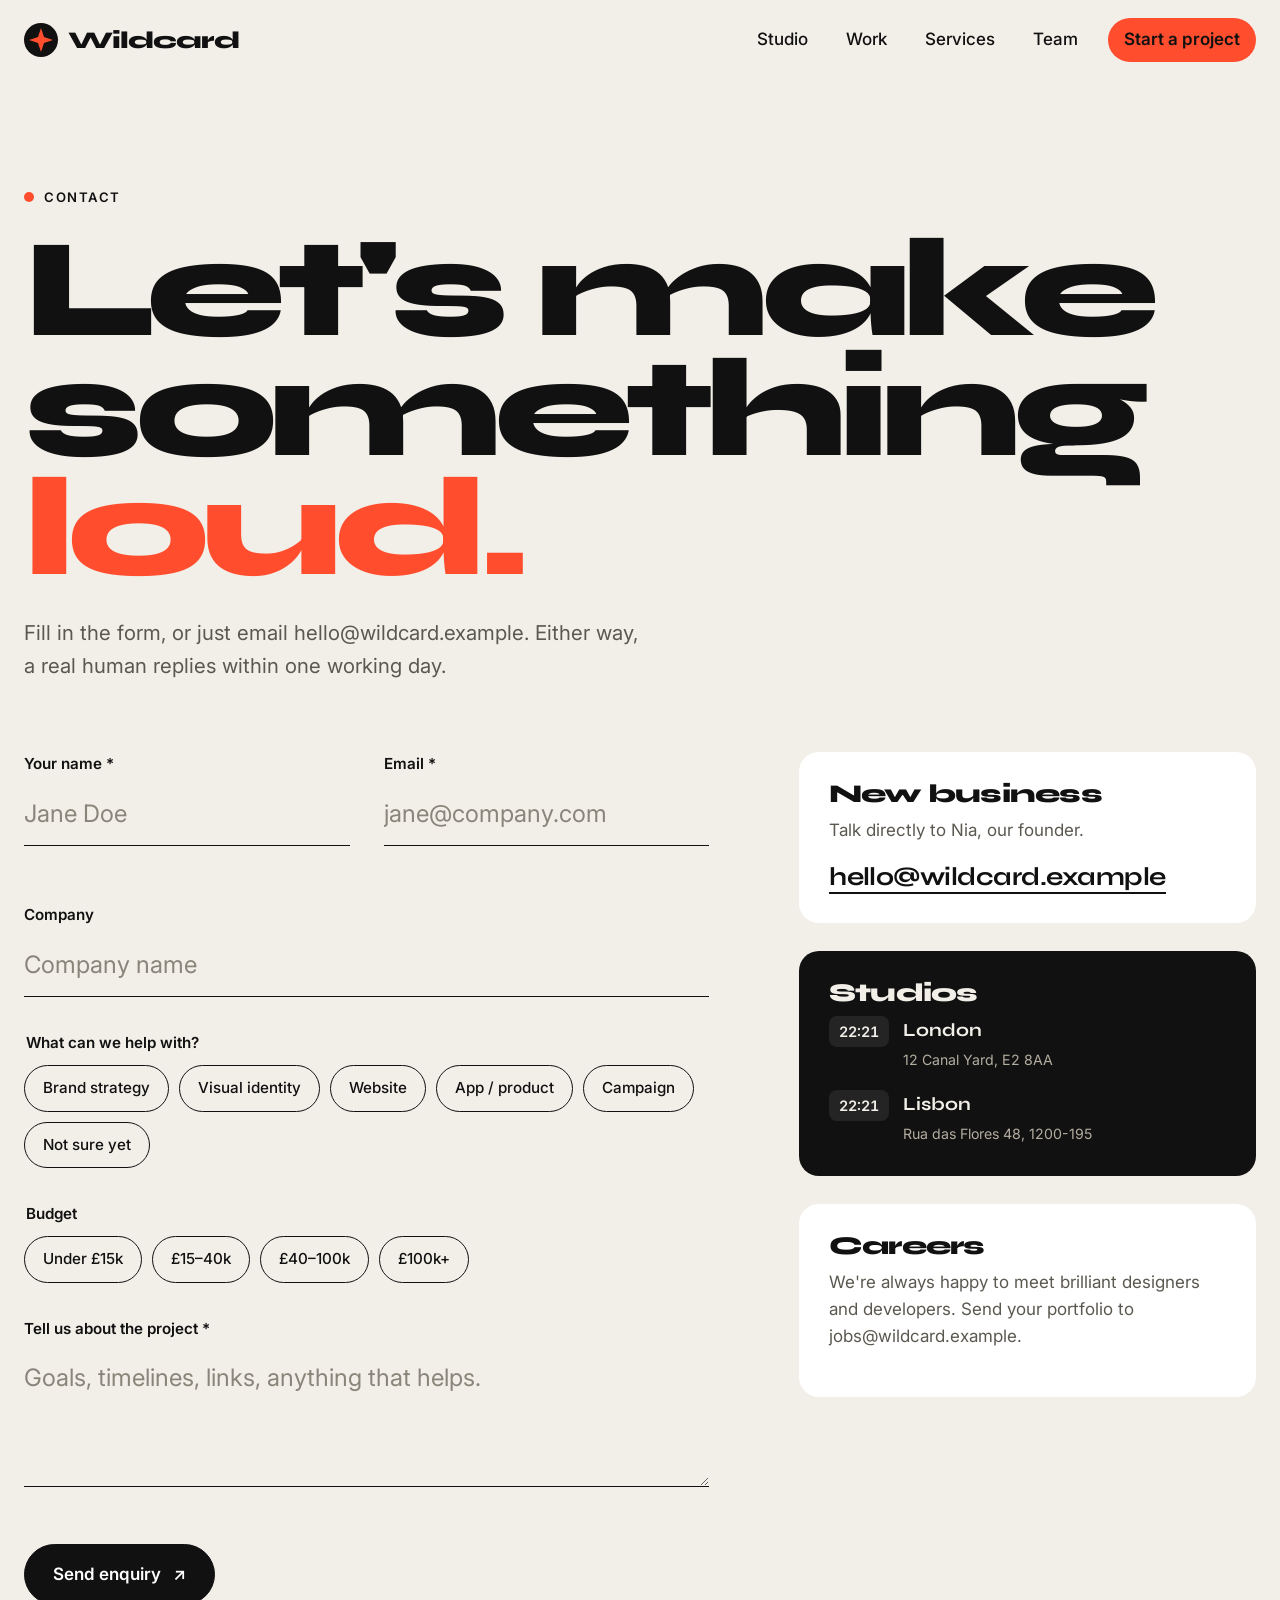
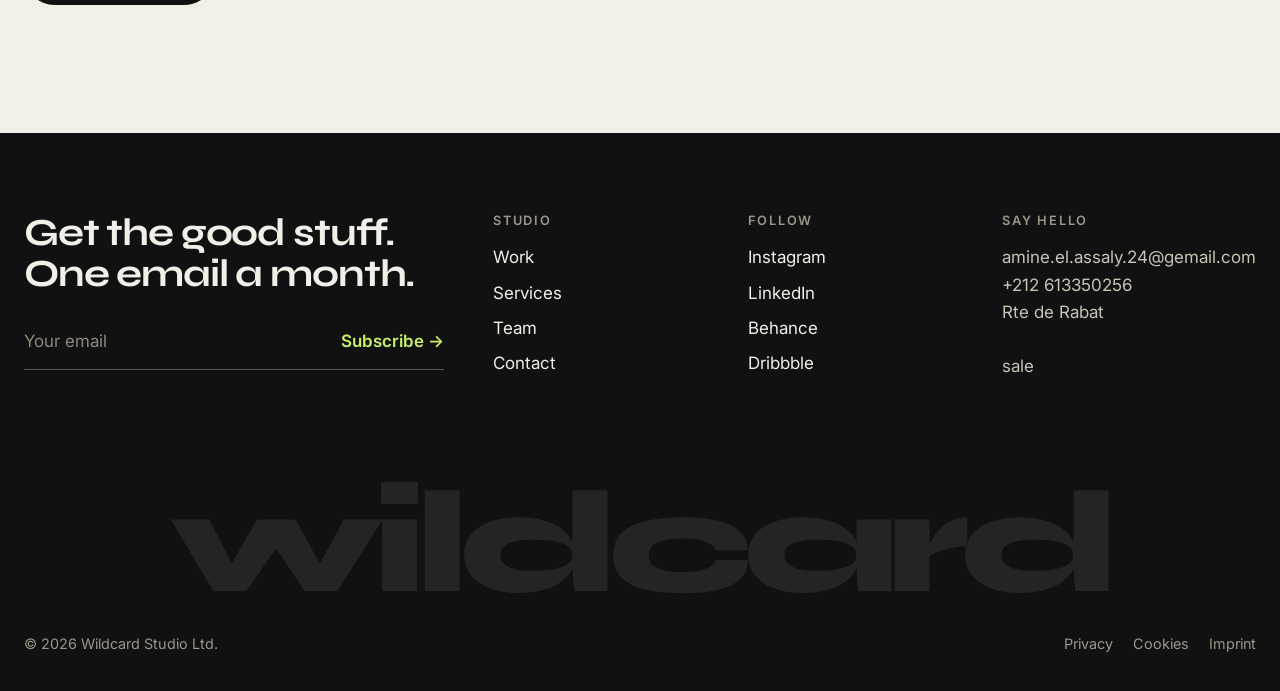
==== agency/contact.html @ 27298dac "Update contact information in contact.html" ====
<!doctype html>
<html lang="en" class="no-js">
<head>
  <meta charset="utf-8">
  <meta name="viewport" content="width=device-width, initial-scale=1">
  <title>Contact — Wildcard creative studio</title>
  <meta name="description" content="Start a project with Wildcard. Tell us about your brand, website or campaign and we'll reply within one working day. Studios in London and Lisbon.">
  <meta property="og:title" content="Contact — Wildcard creative studio">
  <meta property="og:description" content="Start a project with Wildcard. Tell us about your brand, website or campaign and we'll reply within one working day. Studios in London and Lisbon.">
  <meta property="og:type" content="website">
  <meta property="og:image" content="assets/img/og-image.svg">
  <meta name="theme-color" content="#111111">
  <link rel="icon" href="data:image/svg+xml,%3Csvg xmlns='http://www.w3.org/2000/svg' viewBox='0 0 34 34'%3E%3Ccircle cx='17' cy='17' r='17' fill='%23111'/%3E%3Cpath d='M17 5l3 9 9 3-9 3-3 9-3-9-9-3 9-3z' fill='%23ff4d2e'/%3E%3C/svg%3E">
  <link rel="preconnect" href="https://fonts.googleapis.com">
  <link rel="preconnect" href="https://fonts.gstatic.com" crossorigin>
  <link href="https://fonts.googleapis.com/css2?family=Inter:wght@400;500;600;700&family=Syne:wght@600;700;800&display=swap" rel="stylesheet">
  <link rel="stylesheet" href="assets/css/style.css">
  <script src="assets/js/main.js" defer></script>
</head>
<body>
  <a class="skip-link" href="#main">Skip to content</a>
  <header class="site-header">
    <nav class="container nav" aria-label="Primary">
      <a class="logo" href="index.html" aria-label="Wildcard home"><svg viewBox="0 0 34 34" aria-hidden="true"><circle cx="17" cy="17" r="17" style="fill:var(--ink)"/><path d="M17 5l3 9 9 3-9 3-3 9-3-9-9-3 9-3z" style="fill:var(--brand)"/></svg><span data-zt="brandName">Wildcard</span></a>
      <button class="menu-toggle" type="button" aria-expanded="false" aria-controls="nav-links"><i aria-hidden="true"></i><span>Menu</span></button>
      <ul class="nav-links" id="nav-links">
        <li><a href="index.html">Studio</a></li>
        <li><a href="work.html">Work</a></li>
        <li><a href="index.html#services">Services</a></li>
        <li><a href="index.html#team">Team</a></li>
        <li class="nav-cta"><a href="contact.html" aria-current="page">Start a project</a></li>
      </ul>
    </nav>
  </header>

  <main id="main">
    <section class="page-hero container" aria-labelledby="page-title">
      <span class="label">Contact</span>
      <h1 id="page-title" data-zt="heading">Let's make something <em style="font-style:normal;color:var(--brand)">loud.</em></h1>
      <p>Fill in the form, or just email hello@wildcard.example. Either way, a real human replies within one working day.</p>
    </section>

    <section class="container" style="padding-bottom:clamp(80px,10vw,140px)" aria-label="Project enquiry">
      <div class="contact-grid">
        <!-- Wire this form: set action to your Formspree endpoint (https://formspree.io/f/xxxx)
             or add name="contact" data-netlify="true" when deploying on Netlify, then remove data-demo-contact. -->
        <form class="form" action="#" method="post" data-demo-contact novalidate>
          <div class="two">
            <div class="field"><label for="c-name">Your name *</label><input id="c-name" name="name" autocomplete="name" placeholder="Jane Doe" required><span class="error" aria-live="polite"></span></div>
            <div class="field"><label for="c-email">Email *</label><input id="c-email" name="email" type="email" autocomplete="email" placeholder="jane@company.com" required><span class="error" aria-live="polite"></span></div>
          </div>
          <div class="field"><label for="c-company">Company</label><input id="c-company" name="company" autocomplete="organization" placeholder="Company name"></div>
          <fieldset class="field"><legend>What can we help with?</legend><div class="chips"><label><input type="checkbox" name="services" value="Brand strategy"><span>Brand strategy</span></label><label><input type="checkbox" name="services" value="Visual identity"><span>Visual identity</span></label><label><input type="checkbox" name="services" value="Website"><span>Website</span></label><label><input type="checkbox" name="services" value="App / product"><span>App / product</span></label><label><input type="checkbox" name="services" value="Campaign"><span>Campaign</span></label><label><input type="checkbox" name="services" value="Not sure yet"><span>Not sure yet</span></label></div></fieldset>
          <fieldset class="field"><legend>Budget</legend><div class="chips"><label><input type="radio" name="budget" value="Under £15k" required><span>Under £15k</span></label><label><input type="radio" name="budget" value="£15–40k"><span>£15–40k</span></label><label><input type="radio" name="budget" value="£40–100k"><span>£40–100k</span></label><label><input type="radio" name="budget" value="£100k+"><span>£100k+</span></label></div></fieldset>
          <div class="field"><label for="c-msg">Tell us about the project *</label><textarea id="c-msg" name="message" placeholder="Goals, timelines, links, anything that helps." required></textarea><span class="error" aria-live="polite"></span></div>
          <div><button class="btn btn-dark" type="submit">Send enquiry <span class="arrow">&nearr;</span></button></div>
          <p class="form-status" role="status" aria-live="polite"></p>
        </form>

        <aside class="contact-aside">
          <div class="aside-card">
            <h2>New business</h2>
            <p>Talk directly to Nia, our founder.</p>
            <a class="big-link" href="mailto:hello@wildcard.example">hello@wildcard.example</a>
          </div>
          <div class="aside-card dark">
            <h2>Studios</h2>
            <div class="offices">
              <div><time data-tz="Europe/London">09:00</time><b>London</b><small>12 Canal Yard, E2 8AA</small></div>
              <div><time data-tz="Europe/Lisbon">09:00</time><b>Lisbon</b><small>Rua das Flores 48, 1200-195</small></div>
            </div>
          </div>
          <div class="aside-card">
            <h2>Careers</h2>
            <p>We're always happy to meet brilliant designers and developers. Send your portfolio to jobs@wildcard.example.</p>
          </div>
        </aside>
      </div>
    </section>
  </main>
  <footer class="site-footer">
    <div class="container">
      <div class="footer-grid">
        <div>
          <h2>Get the good stuff.<br>One email a month.</h2>
          <!-- Wire this form: point action at Formspree (https://formspree.io/f/xxxx) or add data-netlify="true" on Netlify. -->
          <form class="newsletter" action="#" method="post" data-demo-form novalidate>
            <label class="visually-hidden" for="nl-email">Email address</label>
            <input id="nl-email" type="email" name="email" placeholder="Your email" autocomplete="email" required>
            <button type="submit">Subscribe &rarr;</button>
          </form>
          <p class="form-msg" role="status" aria-live="polite"></p>
        </div>
        <div>
          <h3>Studio</h3>
          <ul><li><a href="work.html">Work</a></li><li><a href="index.html#services">Services</a></li><li><a href="index.html#team">Team</a></li><li><a href="contact.html">Contact</a></li></ul>
        </div>
        <div>
          <h3>Follow</h3>
          <ul><li><a href="#main">Instagram</a></li><li><a href="#main">LinkedIn</a></li><li><a href="#main">Behance</a></li><li><a href="#main">Dribbble</a></li></ul>
        </div>
        <div>
          <h3>Say hello</h3>
         <address>amine.el.assaly.24@gemail.com<br> +212 613350256 <br>Rte de Rabat<br><br>sale</address>
        </div>
      </div>
      <div class="footer-word" aria-hidden="true">wildcard</div>
      <div class="footer-bottom">
        <span>&copy; <span data-year>2026</span> <span data-zt="brandName">Wildcard</span> Studio Ltd.</span>
        <nav aria-label="Legal"><a href="#main">Privacy</a><a href="#main">Cookies</a><a href="#main">Imprint</a></nav>
      </div>
    </div>
  </footer>
</body>
</html>
---- agency/assets/css/style.css ----
/* ==========================================================================
   Wildcard — creative agency / studio template
   Theme tokens: override these to recolour the whole template.
   ========================================================================== */
:root {
  --brand: #ff4d2e;
  --accent: #c9f06b;
  --accent-2: #7b61ff;
  --bg: #f2efe8;
  --surface: #ffffff;
  --ink: #111111;
  --ink-2: #1c1c1c;
  --text: #111111;
  --muted: #5b5850;
  --line: #d9d4c7;
  --radius: 20px;
  --font-display: "Syne", "Helvetica Neue", Arial, sans-serif;
  --font-body: "Inter", system-ui, -apple-system, "Segoe UI", sans-serif;
  --container: 1320px;
  --ease: cubic-bezier(.2, .7, .2, 1);
}

*, *::before, *::after { box-sizing: border-box; }
html { scroll-behavior: smooth; -webkit-text-size-adjust: 100%; }
body { margin: 0; background: var(--bg); color: var(--text); font: 400 17px/1.6 var(--font-body); -webkit-font-smoothing: antialiased; overflow-x: hidden; }
img, svg { max-width: 100%; display: block; }
a { color: inherit; text-decoration: none; }
button, input, select, textarea { font: inherit; color: inherit; }
h1, h2, h3, h4 { font-family: var(--font-display); font-weight: 800; line-height: .95; letter-spacing: -0.035em; margin: 0 0 .4em; }
p { margin: 0 0 1em; }
:focus-visible { outline: 3px solid var(--brand); outline-offset: 3px; }
.skip-link { position: absolute; left: 16px; top: -60px; z-index: 200; background: var(--ink); color: #fff; padding: 10px 16px; font-weight: 700; }
.skip-link:focus { top: 16px; }
.visually-hidden { position: absolute !important; width: 1px; height: 1px; overflow: hidden; clip: rect(0 0 0 0); white-space: nowrap; }
.container { width: min(100% - 48px, var(--container)); margin-inline: auto; }
@media (max-width: 600px) { .container { width: calc(100% - 32px); } }
.section { padding: clamp(80px, 11vw, 150px) 0; }
.label { display: inline-flex; align-items: center; gap: 10px; font-size: .82rem; font-weight: 600; text-transform: uppercase; letter-spacing: .12em; margin-bottom: 22px; }
.label::before { content: ""; width: 10px; height: 10px; border-radius: 50%; background: var(--brand); }
.big { font-size: clamp(2.6rem, 7vw, 6.4rem); }
.arrow { display: inline-block; transition: transform .3s var(--ease); }
a:hover .arrow { transform: translate(4px, -4px); }

/* Buttons */
.btn { display: inline-flex; align-items: center; gap: 12px; padding: 16px 28px; border-radius: 999px; font-weight: 600; border: 1.5px solid var(--ink); transition: background .25s, color .25s, transform .25s; cursor: pointer; }
.btn-dark { background: var(--ink); color: #fff; }
.btn-dark:hover { background: var(--brand); border-color: var(--brand); color: var(--ink); }
.btn-line:hover { background: var(--ink); color: #fff; }
.btn-lime { background: var(--accent); border-color: var(--accent); color: var(--ink); }
.btn-lime:hover { background: #fff; border-color: #fff; }

/* Header */
.site-header { position: sticky; top: 0; z-index: 100; background: color-mix(in srgb, var(--bg) 90%, transparent); backdrop-filter: blur(10px); -webkit-backdrop-filter: blur(10px); border-bottom: 1px solid transparent; transition: border-color .3s; }
.site-header.scrolled { border-bottom-color: var(--line); }
.nav { height: 80px; display: flex; align-items: center; justify-content: space-between; gap: 24px; }
.logo { display: inline-flex; align-items: center; gap: 10px; font: 800 1.5rem var(--font-display); letter-spacing: -.04em; }
.logo svg { width: 34px; height: 34px; transition: transform .6s var(--ease); }
.logo:hover svg { transform: rotate(180deg); }
.nav-links { display: flex; align-items: center; gap: 6px; list-style: none; margin: 0; padding: 0; }
.nav-links a { display: block; padding: 8px 16px; border-radius: 999px; font-weight: 500; transition: background .2s; }
.nav-links a:hover { background: rgba(0,0,0,.06); }
.nav-links a[aria-current="page"] { background: var(--ink); color: #fff; }
.nav-links .nav-cta a { background: var(--brand); color: var(--ink); font-weight: 600; margin-left: 8px; }
.nav-links .nav-cta a:hover { background: var(--ink); color: #fff; }
.menu-toggle { display: none; height: 46px; padding: 0 18px; border-radius: 999px; border: 1.5px solid var(--ink); background: transparent; font-weight: 600; cursor: pointer; align-items: center; gap: 10px; }
.menu-toggle i { position: relative; width: 16px; height: 2px; background: currentColor; transition: .3s; }
.menu-toggle i::before { content: ""; position: absolute; left: 0; top: -5px; width: 16px; height: 2px; background: currentColor; transition: .3s; }
.menu-toggle[aria-expanded="true"] i { transform: rotate(45deg); }
.menu-toggle[aria-expanded="true"] i::before { top: 0; transform: rotate(-90deg); }
@media (max-width: 860px) {
  .menu-toggle { display: inline-flex; }
  .nav-links { display: none; }
  .nav-links.open { display: flex; flex-direction: column; align-items: stretch; position: fixed; inset: 80px 0 auto 0; background: var(--ink); padding: 24px 16px 32px; gap: 2px; }
  .nav-links.open a { color: #fff; font: 800 2rem var(--font-display); letter-spacing: -.03em; padding: 10px 12px; border-radius: 12px; }
  .nav-links.open a[aria-current="page"] { background: rgba(255,255,255,.1); }
  .nav-links.open .nav-cta a { margin: 12px 0 0; text-align: center; color: var(--ink); font-size: 1.3rem; border-radius: 999px; }
}

/* Hero */
.hero { padding: clamp(40px, 7vw, 90px) 0 clamp(40px, 6vw, 70px); position: relative; }
.hero h1 { font-size: clamp(3.1rem, 11.2vw, 11.5rem); line-height: .88; letter-spacing: -.055em; margin: 0; }
.hero h1 .line { display: block; overflow: hidden; }
.hero h1 .line > span { display: inline-block; animation: rise 1s var(--ease) both; }
.hero h1 .line:nth-child(2) > span { animation-delay: .08s; }
.hero h1 .line:nth-child(3) > span { animation-delay: .16s; }
@keyframes rise { from { transform: translateY(105%); } }
.hero h1 em { font-style: normal; color: var(--brand); }
.hero h1 .pill-word { display: inline-flex; align-items: center; vertical-align: middle; height: .72em; width: 1.6em; border-radius: 999px; margin: 0 .08em; overflow: hidden; background: var(--accent-2); position: relative; top: -.04em; }
.hero h1 .pill-word svg { width: 100%; height: 100%; }
.hero-foot { display: grid; grid-template-columns: 1fr auto; align-items: end; gap: 32px; margin-top: clamp(32px, 5vw, 60px); }
.hero-foot p { font-size: clamp(1.1rem, 1.7vw, 1.4rem); max-width: 520px; margin: 0; }
.badge { width: 150px; height: 150px; position: relative; flex: none; display: grid; place-items: center; }
.badge svg.ring { position: absolute; inset: 0; width: 100%; height: 100%; animation: spin 18s linear infinite; }
.badge .dot { width: 64px; height: 64px; border-radius: 50%; background: var(--brand); display: grid; place-items: center; font-size: 1.6rem; transition: transform .3s; }
.badge:hover .dot { transform: scale(1.1) rotate(45deg); }
@keyframes spin { to { transform: rotate(360deg); } }
@media (max-width: 640px) { .hero-foot { grid-template-columns: 1fr; } .badge { width: 120px; height: 120px; } }

/* Showreel */
.reel { position: relative; border-radius: var(--radius); overflow: hidden; aspect-ratio: 16 / 7; background: var(--ink); }
.reel svg.art { width: 100%; height: 100%; object-fit: cover; }
.reel .play { position: absolute; left: 50%; top: 50%; transform: translate(-50%, -50%); width: 110px; height: 110px; border-radius: 50%; background: var(--accent); display: grid; place-items: center; font-weight: 700; font-size: .85rem; letter-spacing: .1em; text-transform: uppercase; border: 0; cursor: pointer; transition: transform .3s var(--ease); }
.reel .play:hover { transform: translate(-50%, -50%) scale(1.08); }
@media (max-width: 600px) { .reel { aspect-ratio: 4 / 3; } .reel .play { width: 84px; height: 84px; font-size: .72rem; } }

/* Marquee */
.marquee { background: var(--ink); color: var(--bg); overflow: hidden; padding: 26px 0; transform: rotate(-1.5deg); margin: 60px -20px; border-block: 1px solid var(--ink); }
.marquee.lime { background: var(--accent); color: var(--ink); transform: rotate(1.2deg); margin-top: -90px; position: relative; z-index: -1; }
.marquee-track { display: flex; width: max-content; animation: marquee 30s linear infinite; }
.marquee.lime .marquee-track { animation-direction: reverse; }
.marquee-track span { font: 800 clamp(1.8rem, 4vw, 3.2rem)/1 var(--font-display); letter-spacing: -.03em; padding: 0 28px; display: inline-flex; align-items: center; gap: 56px; white-space: nowrap; }
.marquee-track span::after { content: "✳"; color: var(--brand); font-size: .8em; }
.marquee:hover .marquee-track { animation-play-state: paused; }
@keyframes marquee { to { transform: translateX(-50%); } }

/* Intro / stats */
.intro { display: grid; grid-template-columns: 1fr 1.4fr; gap: clamp(32px, 6vw, 100px); }
.intro h2 { font-size: clamp(2rem, 4.2vw, 3.6rem); line-height: 1.02; }
.intro p { font-size: 1.15rem; color: var(--muted); max-width: 560px; }
.stats { display: grid; grid-template-columns: repeat(3, 1fr); gap: 0; margin-top: 48px; border-top: 1.5px solid var(--ink); }
.stats div { padding: 24px 20px 0 0; }
.stats strong { display: block; font: 800 clamp(2.6rem, 5vw, 4.2rem)/1 var(--font-display); letter-spacing: -.05em; }
.stats span { color: var(--muted); font-size: .95rem; }
@media (max-width: 860px) { .intro { grid-template-columns: 1fr; } }
@media (max-width: 480px) { .stats { grid-template-columns: 1fr 1fr; row-gap: 24px; } }

/* Work */
.section-top { display: flex; justify-content: space-between; align-items: end; gap: 24px; flex-wrap: wrap; margin-bottom: clamp(36px, 5vw, 64px); }
.section-top h2 { margin: 0; }
.work-grid { display: grid; grid-template-columns: repeat(2, 1fr); gap: clamp(20px, 3vw, 40px); }
.work-grid.feature .case:nth-child(3n+1) { grid-column: 1 / -1; }
.work-grid.feature .case:nth-child(3n+1) .case-media { aspect-ratio: 16 / 7.5; }
.case { display: block; }
.case-media { position: relative; border-radius: var(--radius); overflow: hidden; aspect-ratio: 4 / 3; background: var(--line); }
.case-media img { width: 100%; height: 100%; object-fit: cover; transition: transform .8s var(--ease); }
.case:hover .case-media img { transform: scale(1.05); }
.case-media .view { position: absolute; right: 18px; bottom: 18px; background: var(--bg); color: var(--ink); padding: 10px 18px; border-radius: 999px; font-weight: 600; font-size: .9rem; transform: translateY(12px); opacity: 0; transition: .35s var(--ease); }
.case:hover .view, .case:focus-visible .view { transform: none; opacity: 1; }
.case-info { display: flex; justify-content: space-between; align-items: baseline; gap: 16px; padding-top: 16px; }
.case-info h3 { font-size: clamp(1.4rem, 2.4vw, 2rem); margin: 0; letter-spacing: -.03em; }
.case-info span { color: var(--muted); font-size: .95rem; text-align: right; }
@media (max-width: 720px) {
  .work-grid { grid-template-columns: 1fr; }
  .work-grid.feature .case:nth-child(3n+1) .case-media { aspect-ratio: 4 / 3; }
  .case-info { flex-direction: column; gap: 2px; }
  .case-info span { text-align: left; }
}

/* Services */
.dark { background: var(--ink); color: var(--bg); }
.dark .label::before { background: var(--accent); }
.dark .muted { color: #b3ada0; }
.services { border-top: 1px solid #3a3a3a; }
.service { border-bottom: 1px solid #3a3a3a; }
.service summary { list-style: none; cursor: pointer; display: grid; grid-template-columns: 80px 1fr auto; align-items: center; gap: 20px; padding: clamp(22px, 3vw, 34px) 0; transition: color .25s, padding .35s var(--ease); }
.service summary::-webkit-details-marker { display: none; }
.service summary:hover { color: var(--accent); padding-left: 12px; }
.service .num { font: 600 .95rem var(--font-body); color: #9c968a; }
.service h3 { font-size: clamp(1.8rem, 4.6vw, 4rem); margin: 0; letter-spacing: -.045em; }
.service .plus { width: 54px; height: 54px; border-radius: 50%; border: 1.5px solid currentColor; display: grid; place-items: center; font-size: 1.5rem; transition: transform .35s var(--ease), background .25s; }
.service[open] .plus { transform: rotate(45deg); background: var(--accent); color: var(--ink); border-color: var(--accent); }
.service-body { display: grid; grid-template-columns: 80px 1fr 1fr; gap: 20px; padding-bottom: 34px; }
.service-body p { color: #c9c3b6; font-size: 1.08rem; margin: 0; grid-column: 2; }
.service-body ul { grid-column: 3; list-style: none; margin: 0; padding: 0; display: flex; flex-wrap: wrap; gap: 8px; align-content: start; }
.service-body li { border: 1px solid #4a4a4a; padding: 6px 14px; border-radius: 999px; font-size: .9rem; }
@media (max-width: 760px) {
  .service summary { grid-template-columns: 40px 1fr auto; gap: 12px; }
  .service .plus { width: 42px; height: 42px; }
  .service-body { grid-template-columns: 1fr; }
  .service-body p, .service-body ul { grid-column: 1; }
}

/* Process */
.process { display: grid; grid-template-columns: repeat(4, 1fr); gap: 16px; counter-reset: p; list-style: none; padding: 0; margin: 0; }
.process li { background: var(--surface); border-radius: var(--radius); padding: 28px; min-height: 300px; display: flex; flex-direction: column; position: relative; overflow: hidden; transition: transform .35s var(--ease); }
.process li:hover { transform: translateY(-6px) rotate(-1deg); }
.process li:nth-child(2) { background: var(--accent); }
.process li:nth-child(3) { background: var(--brand); }
.process li:nth-child(4) { background: var(--ink); color: var(--bg); }
.process .step { font: 800 4.5rem/1 var(--font-display); letter-spacing: -.06em; margin-bottom: auto; }
.process h3 { font-size: 1.6rem; margin: 24px 0 8px; letter-spacing: -.03em; }
.process p { margin: 0; font-size: .98rem; }
.process li:nth-child(1) p, .process li:nth-child(2) p, .process li:nth-child(3) p { color: #2b2b2b; }
@media (max-width: 1000px) { .process { grid-template-columns: 1fr 1fr; } }
@media (max-width: 560px) { .process { grid-template-columns: 1fr; } .process li { min-height: 0; } .process .step { margin-bottom: 20px; } }

/* Team */
.team { display: grid; grid-template-columns: repeat(4, 1fr); gap: 20px; }
.member figure { margin: 0; }
.member .portrait { border-radius: var(--radius); overflow: hidden; aspect-ratio: 4 / 5; transition: border-radius .4s var(--ease); }
.member:hover .portrait { border-radius: 50% 50% var(--radius) var(--radius); }
.member .portrait svg { width: 100%; height: 100%; }
.member figcaption { padding-top: 14px; }
.member b { display: block; font: 700 1.2rem var(--font-display); letter-spacing: -.02em; }
.member span { color: var(--muted); font-size: .95rem; }
@media (max-width: 900px) { .team { grid-template-columns: 1fr 1fr; } }

/* Testimonial */
.quote-block { text-align: center; max-width: 1060px; margin: 0 auto; }
.quote-block blockquote { margin: 0; font: 700 clamp(1.7rem, 3.8vw, 3.2rem)/1.12 var(--font-display); letter-spacing: -.035em; }
.quote-block blockquote::before { content: "“"; display: block; font-size: 2.5em; line-height: .6; color: var(--brand); margin-bottom: 10px; }
.quote-block figcaption { margin-top: 28px; color: var(--muted); }
.quote-block figcaption b { color: var(--text); }
.clients { display: grid; grid-template-columns: repeat(6, 1fr); border-top: 1px solid var(--line); border-left: 1px solid var(--line); margin-top: 80px; }
.clients div { border-right: 1px solid var(--line); border-bottom: 1px solid var(--line); height: 110px; display: grid; place-items: center; font: 800 1.25rem var(--font-display); letter-spacing: -.03em; color: #6b675e; transition: background .25s, color .25s; }
.clients div:hover { background: var(--ink); color: var(--accent); }
@media (max-width: 800px) { .clients { grid-template-columns: repeat(3, 1fr); } }
@media (max-width: 480px) { .clients { grid-template-columns: repeat(2, 1fr); } }

/* Big CTA */
.cta { background: var(--brand); color: var(--ink); text-align: center; overflow: hidden; }
.cta .label::before { background: var(--ink); }
.cta h2 { font-size: clamp(3rem, 13vw, 13rem); line-height: .85; letter-spacing: -.06em; margin: 0 0 40px; }
.cta h2 a { display: inline-block; transition: transform .4s var(--ease); }
.cta h2 a:hover { transform: skewX(-8deg); }
.cta p { font-size: 1.2rem; max-width: 540px; margin: 0 auto 36px; }

/* Footer */
.site-footer { background: var(--ink); color: var(--bg); padding: 80px 0 36px; }
.footer-grid { display: grid; grid-template-columns: 2fr 1fr 1fr 1fr; gap: 40px; }
.footer-grid h2 { font-size: clamp(1.8rem, 3vw, 2.6rem); line-height: 1.05; margin-bottom: 20px; }
.footer-grid h3 { font: 600 .8rem var(--font-body); text-transform: uppercase; letter-spacing: .14em; color: #9c968a; margin-bottom: 16px; }
.footer-grid ul { list-style: none; padding: 0; margin: 0; display: grid; gap: 8px; }
.footer-grid a:hover { color: var(--accent); }
.footer-grid address { font-style: normal; color: #c9c3b6; }
.newsletter { display: flex; border-bottom: 1.5px solid #555; max-width: 420px; }
.newsletter input { flex: 1; min-width: 0; background: none; border: 0; padding: 14px 0; color: var(--bg); }
.newsletter input::placeholder { color: #8f897d; }
.newsletter input:focus { outline: none; }
.newsletter:focus-within { border-color: var(--accent); }
.newsletter button { background: none; border: 0; color: var(--accent); font-weight: 600; cursor: pointer; padding: 0 0 0 12px; }
.form-msg { min-height: 1.4em; font-size: .92rem; margin-top: 10px; color: var(--accent); }
.footer-word { font: 800 clamp(4rem, 21vw, 22rem)/.8 var(--font-display); letter-spacing: -.07em; margin: 70px 0 30px; color: #1f1f1f; white-space: nowrap; overflow: hidden; }
.footer-bottom { display: flex; justify-content: space-between; flex-wrap: wrap; gap: 16px; color: #9c968a; font-size: .9rem; }
.footer-bottom nav { display: flex; gap: 20px; }
.footer-bottom a:hover { color: var(--bg); }
@media (max-width: 900px) { .footer-grid { grid-template-columns: 1fr 1fr; } .footer-grid > div:first-child { grid-column: 1 / -1; } }

/* ---------- Work page ---------- */
.page-hero { padding: clamp(50px, 8vw, 110px) 0 clamp(40px, 6vw, 70px); }
.page-hero h1 { font-size: clamp(3.4rem, 12vw, 12rem); line-height: .85; letter-spacing: -.06em; margin: 0; }
.page-hero h1 sup { font-size: .25em; vertical-align: top; position: relative; top: .5em; color: var(--brand); letter-spacing: 0; }
.page-hero p { font-size: clamp(1.1rem, 1.6vw, 1.35rem); max-width: 620px; margin: 28px 0 0; color: var(--muted); }
.filters { display: flex; flex-wrap: wrap; gap: 10px; margin-bottom: 40px; }
.filters button { border: 1.5px solid var(--ink); background: transparent; border-radius: 999px; padding: 10px 20px; font-weight: 600; cursor: pointer; transition: .2s; }
.filters button:hover { background: rgba(0,0,0,.06); }
.filters button[aria-pressed="true"] { background: var(--ink); color: #fff; }
.case[hidden] { display: none; }
.case-meta { display: flex; gap: 8px; flex-wrap: wrap; margin-top: 10px; }
.case-meta i { font-style: normal; font-size: .82rem; padding: 4px 12px; border-radius: 999px; background: rgba(0,0,0,.06); }
.results { display: grid; grid-template-columns: repeat(3, 1fr); gap: 16px; }
.results div { background: var(--surface); border-radius: var(--radius); padding: 32px; }
.results strong { display: block; font: 800 clamp(2.8rem, 5vw, 4.4rem)/1 var(--font-display); letter-spacing: -.05em; color: var(--brand); }
.results p { margin: 8px 0 0; color: var(--muted); }
@media (max-width: 800px) { .results { grid-template-columns: 1fr; } }

/* ---------- Contact page ---------- */
.contact-grid { display: grid; grid-template-columns: 1.5fr 1fr; gap: clamp(40px, 7vw, 110px); align-items: start; }
.form { display: grid; gap: 34px; }
.field { display: grid; gap: 6px; }
.field label, .field legend { font-weight: 600; font-size: .95rem; }
.field input, .field textarea, .field select { width: 100%; background: transparent; border: 0; border-bottom: 1.5px solid var(--ink); padding: 12px 0; font-size: clamp(1.15rem, 2vw, 1.5rem); border-radius: 0; transition: border-color .2s; }
.field textarea { min-height: 140px; resize: vertical; }
.field input::placeholder, .field textarea::placeholder { color: #8a857a; }
.field input:focus, .field textarea:focus { outline: none; border-color: var(--brand); }
.field input:focus-visible, .field textarea:focus-visible { box-shadow: 0 2px 0 0 var(--brand); }
.two { display: grid; grid-template-columns: 1fr 1fr; gap: 34px; }
fieldset.field { border: 0; padding: 0; margin: 0; }
.chips { display: flex; flex-wrap: wrap; gap: 10px; margin-top: 10px; }
.chips label { position: relative; cursor: pointer; }
.chips input { position: absolute; opacity: 0; inset: 0; cursor: pointer; }
.chips span { display: inline-block; padding: 10px 18px; border: 1.5px solid var(--ink); border-radius: 999px; font-weight: 500; transition: .2s; }
.chips label:hover span { background: rgba(0,0,0,.06); }
.chips input:checked + span { background: var(--ink); color: #fff; }
.chips input:focus-visible + span { outline: 3px solid var(--brand); outline-offset: 2px; }
.form .error { color: #b3261e; font-size: .9rem; min-height: 1.2em; }
.form-status { font-weight: 600; padding: 16px 20px; border-radius: 14px; background: var(--accent); display: none; }
.form-status.show { display: block; }
.contact-aside { display: grid; gap: 28px; position: sticky; top: 110px; }
.aside-card { background: var(--surface); border-radius: var(--radius); padding: 30px; }
.aside-card.dark { background: var(--ink); color: var(--bg); }
.aside-card h2 { font-size: 1.6rem; letter-spacing: -.03em; }
.aside-card a.big-link { font: 700 clamp(1.2rem, 2.2vw, 1.6rem) var(--font-display); letter-spacing: -.02em; border-bottom: 2px solid currentColor; }
.aside-card p { color: var(--muted); }
.aside-card.dark p { color: #c9c3b6; }
.offices { display: grid; gap: 18px; }
.offices div { display: grid; grid-template-columns: auto 1fr; gap: 4px 14px; }
.offices b { font-family: var(--font-display); font-size: 1.15rem; }
.offices small { grid-column: 2; color: #b3ada0; }
.offices time { grid-row: span 2; font-variant-numeric: tabular-nums; font-weight: 600; background: rgba(255,255,255,.08); padding: 4px 10px; border-radius: 8px; font-size: .9rem; align-self: start; }
@media (max-width: 900px) { .contact-grid { grid-template-columns: 1fr; } .contact-aside { position: static; } }
@media (max-width: 560px) { .two { grid-template-columns: 1fr; } }

/* Reveal */
.reveal { opacity: 0; transform: translateY(40px); transition: opacity .9s var(--ease), transform .9s var(--ease); }
.reveal.in-view { opacity: 1; transform: none; }
.no-js .reveal { opacity: 1; transform: none; }

@media (prefers-reduced-motion: reduce) {
  *, *::before, *::after { animation: none !important; transition-duration: .01ms !important; scroll-behavior: auto !important; }
  .reveal { opacity: 1; transform: none; }
}
main { overflow-x: clip; }
.page-hero h1 { font-size: clamp(2.4rem, 11vw, 12rem); }
@media (max-width: 600px) {
  .hero h1 { font-size: clamp(2.5rem, 12.5vw, 4rem); }
  .hero h1 .pill-word { display: none; }
}
.hero h1 { font-size: clamp(2.5rem, 7.2vw, 7.8rem); }
.intro h2 { font-weight: 700; font-size: clamp(1.8rem, 3.2vw, 2.9rem); line-height: 1.08; letter-spacing: -.03em; }
.stats strong { font-size: clamp(2.2rem, 3.6vw, 3.4rem); }
.marquee.lime { margin-top: -40px; }
.case-info h3 { font-weight: 700; }
.footer-word { font-size: 11.4vw; white-space: nowrap; overflow: visible; color: #242424; text-align: center; margin-inline: auto; }
@media (min-width: 1500px) { .footer-word { font-size: 10.6rem; } }
.footer-grid h2 { font-weight: 700; letter-spacing: -.03em; }
.cta h2 a::after { content: "\2197"; font-size: .45em; vertical-align: top; margin-left: .05em; display: inline-block; transition: transform .4s var(--ease); }
.cta h2 a:hover::after { transform: translate(6px, -6px); }
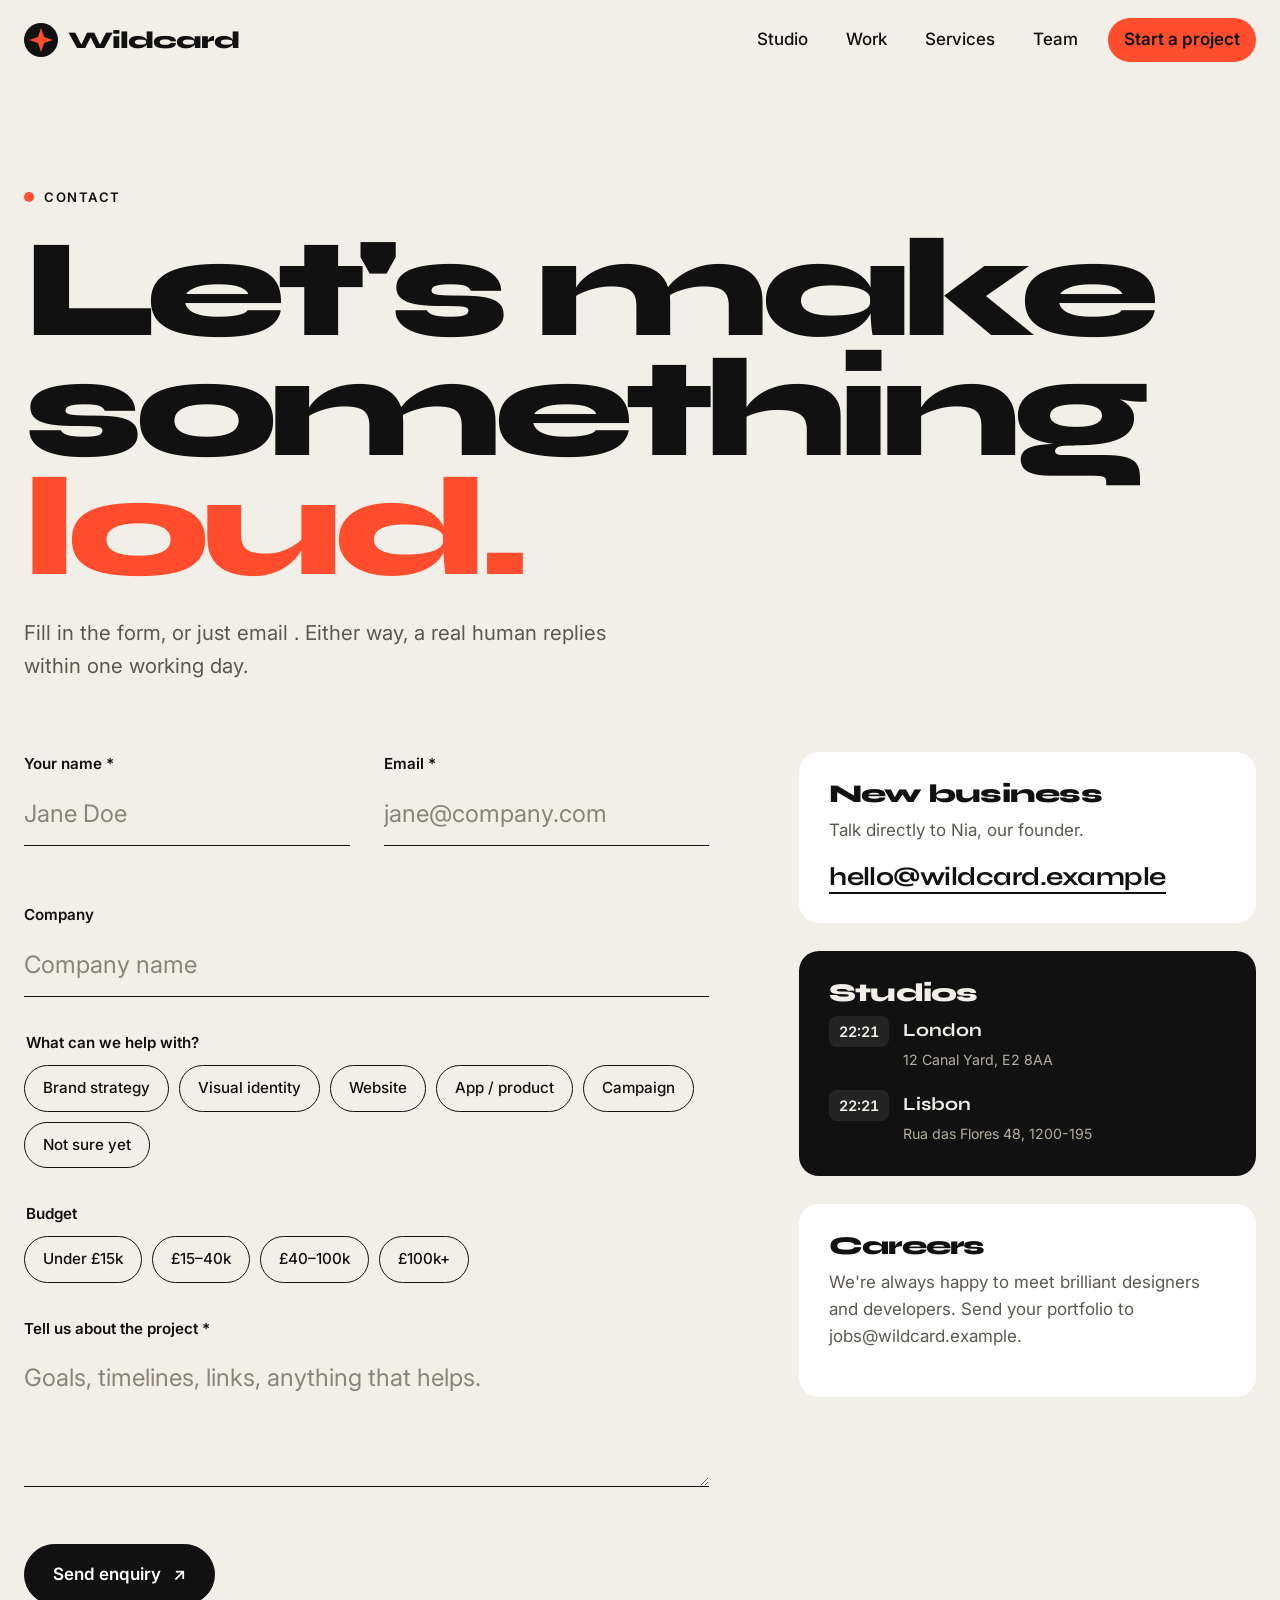
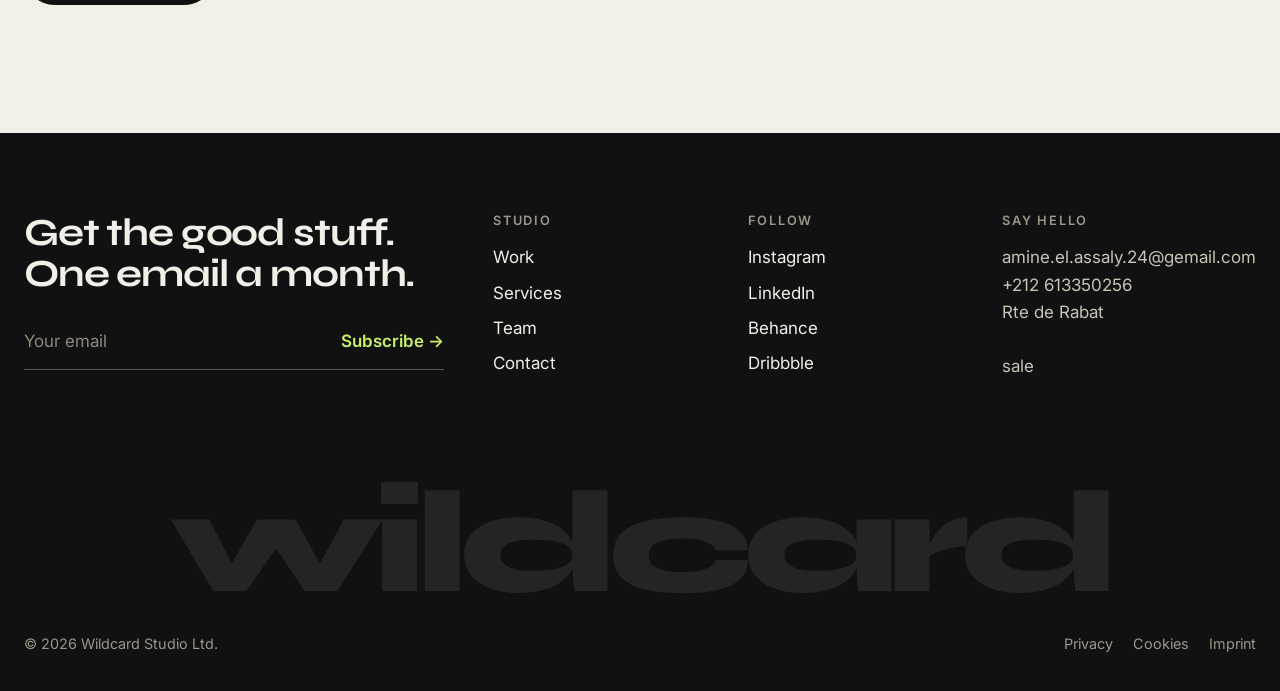
==== commit 98bd2851: "Update contact.html" ====
--- a/agency/contact.html
+++ b/agency/contact.html
@@ -37,7 +37,7 @@
     <section class="page-hero container" aria-labelledby="page-title">
       <span class="label">Contact</span>
       <h1 id="page-title" data-zt="heading">Let's make something <em style="font-style:normal;color:var(--brand)">loud.</em></h1>
-      <p>Fill in the form, or just email hello@wildcard.example. Either way, a real human replies within one working day.</p>
+      <p>Fill in the form, or just email  . Either way, a real human replies within one working day.</p>
     </section>
 
     <section class="container" style="padding-bottom:clamp(80px,10vw,140px)" aria-label="Project enquiry">
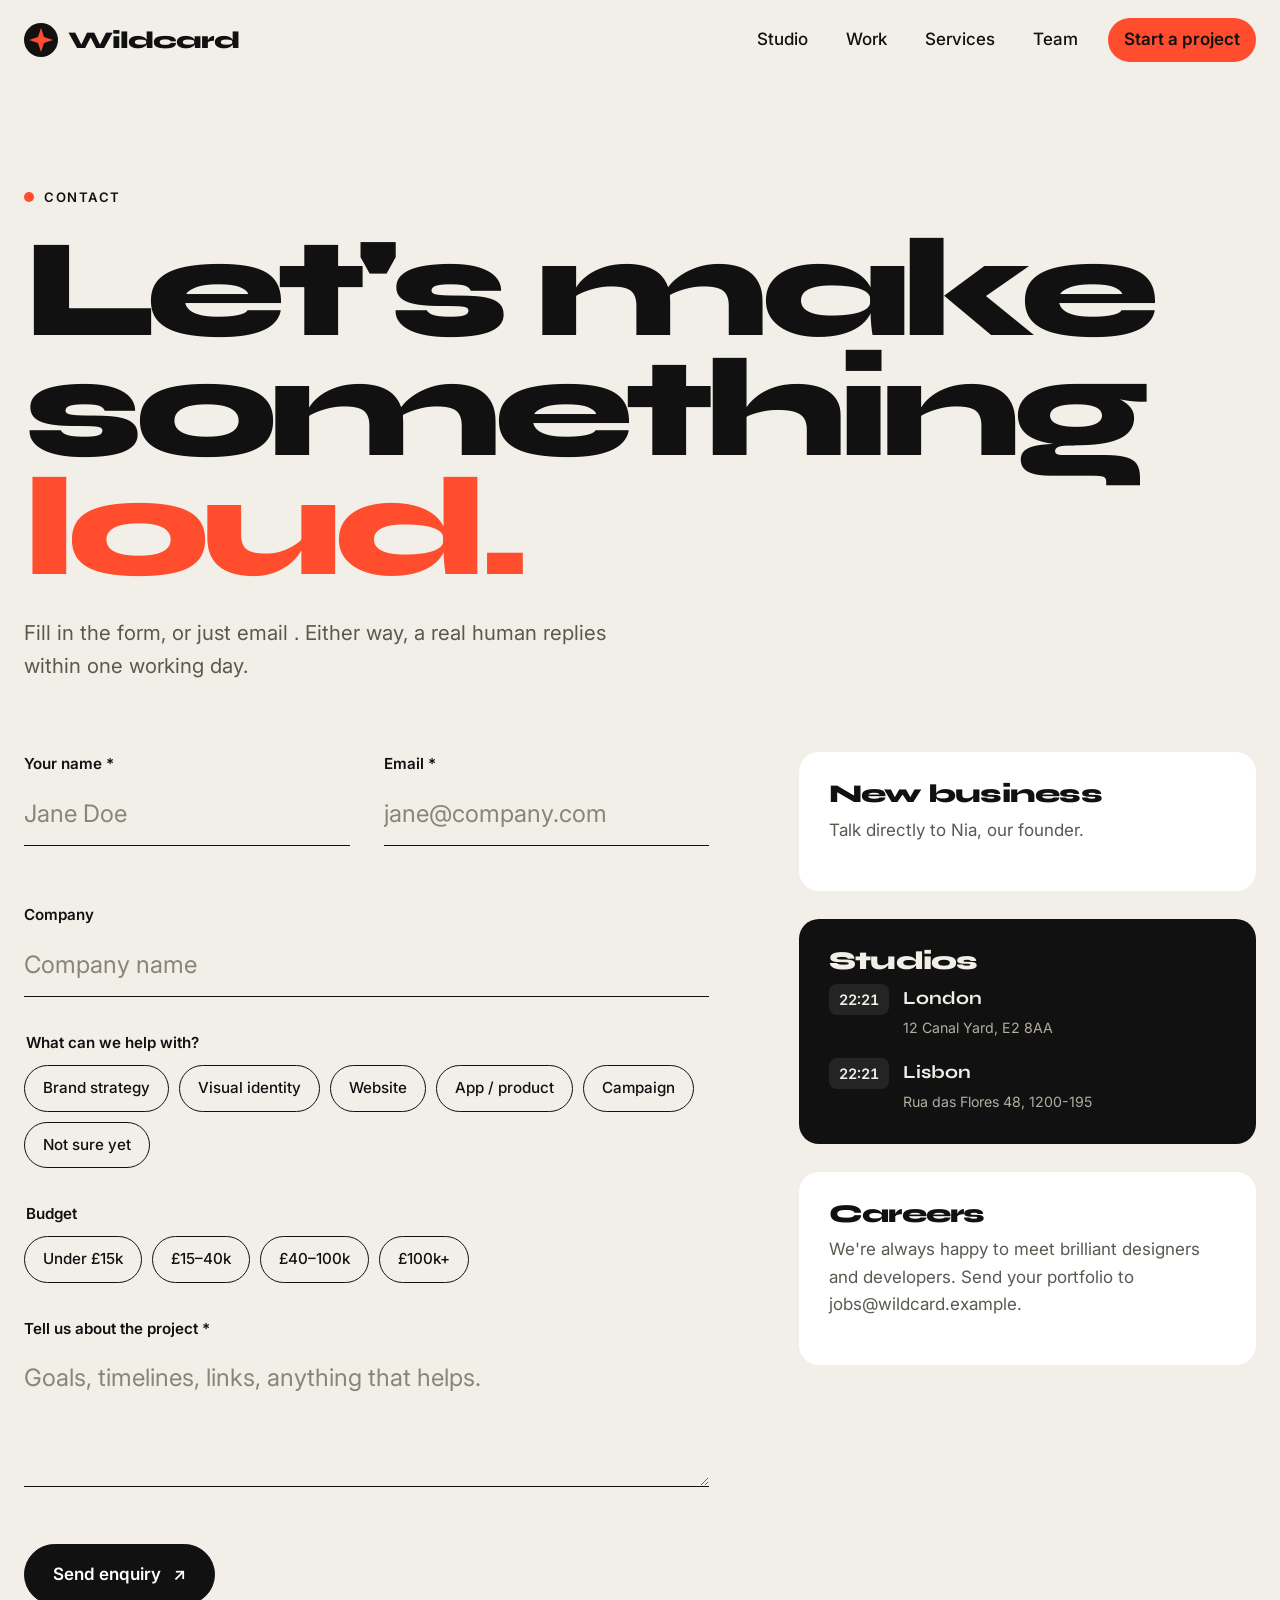
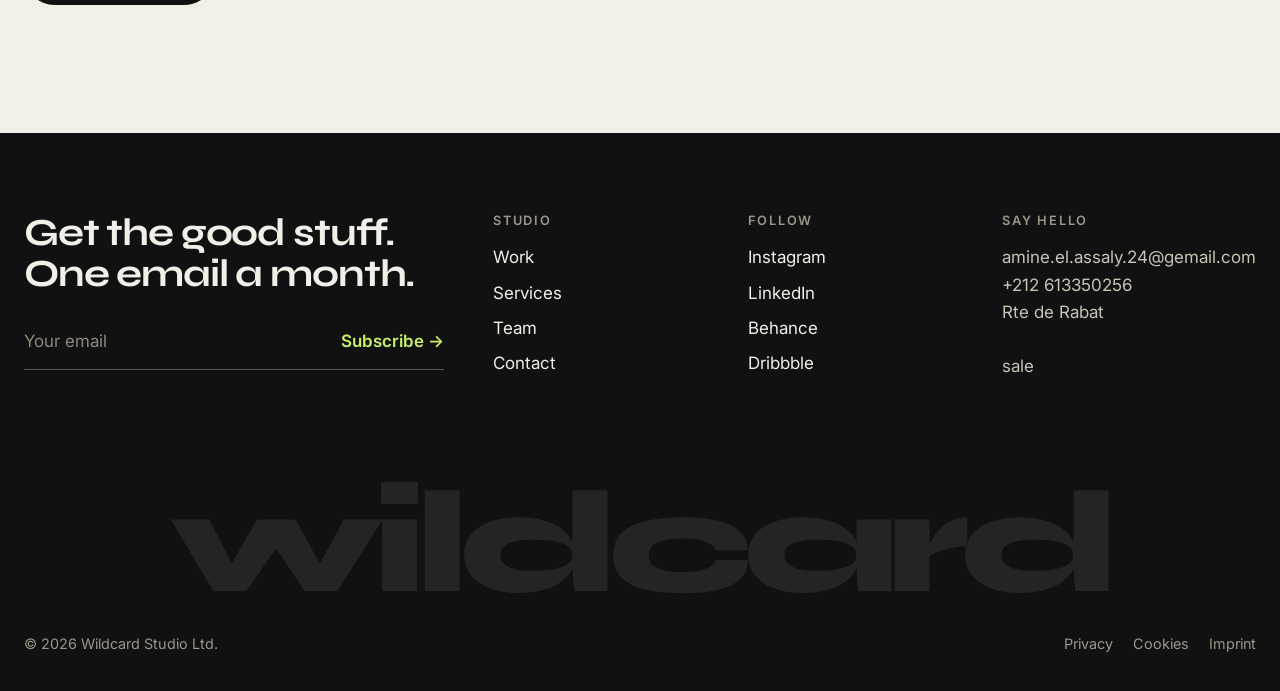
==== commit 25bec5c1: "Update contact link in contact.html Removed email text from the contact link." ====
--- a/agency/contact.html
+++ b/agency/contact.html
@@ -61,7 +61,7 @@
           <div class="aside-card">
             <h2>New business</h2>
             <p>Talk directly to Nia, our founder.</p>
-            <a class="big-link" href="mailto:hello@wildcard.example">hello@wildcard.example</a>
+            <a class="big-link" href="mailto:amine.el.assaly.24@gmail.com"></a>
           </div>
           <div class="aside-card dark">
             <h2>Studios</h2>
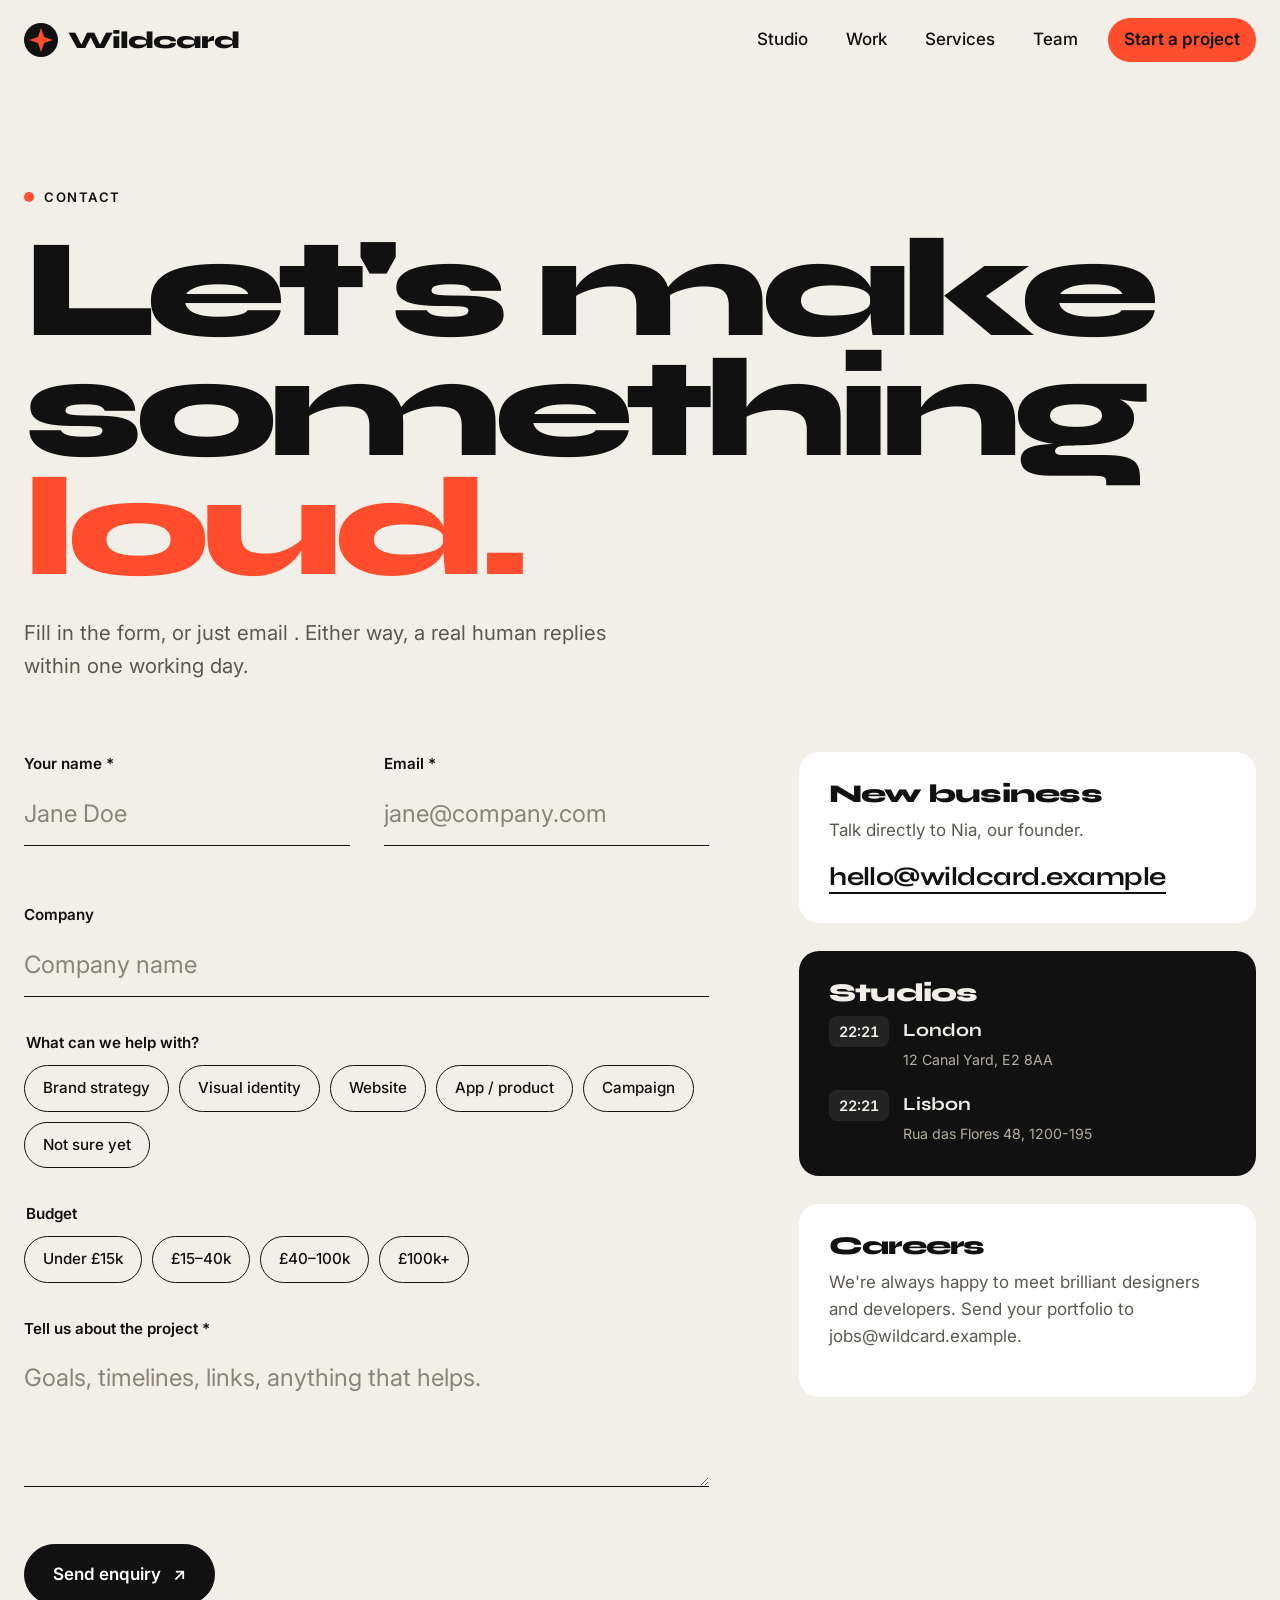
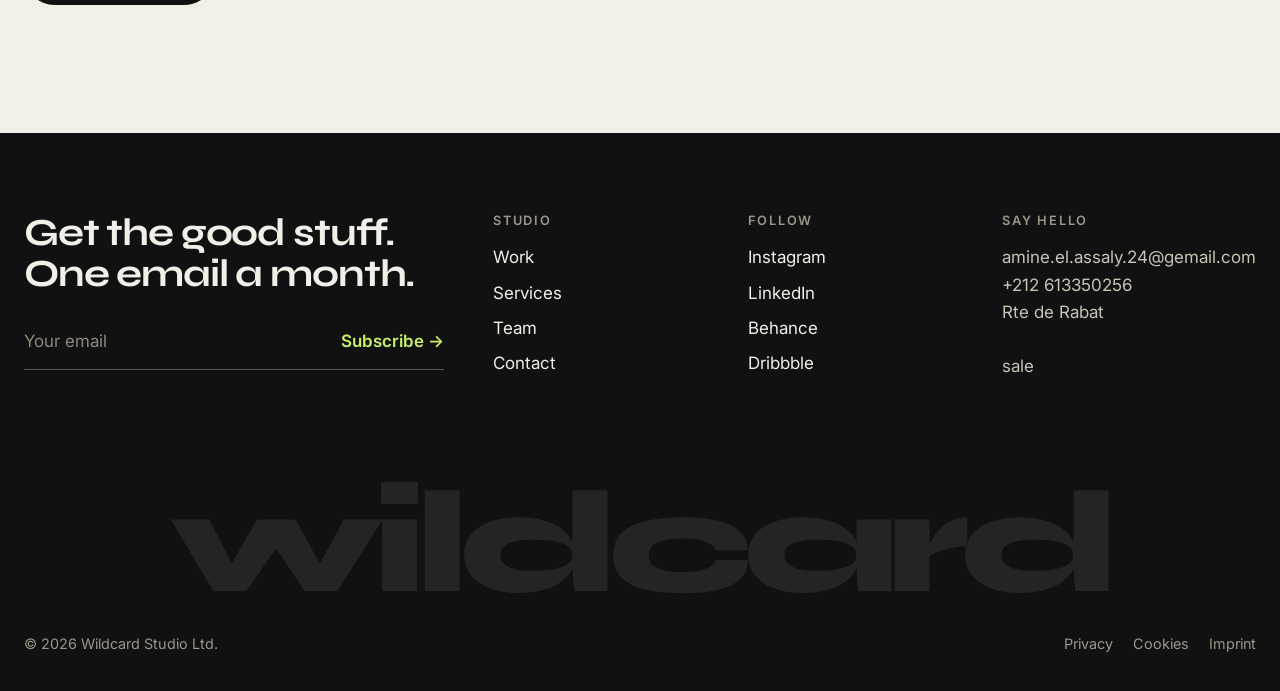
==== commit 6a95f359: "Update contact email address for new business inquiries" ====
--- a/agency/contact.html
+++ b/agency/contact.html
@@ -61,7 +61,7 @@
           <div class="aside-card">
             <h2>New business</h2>
             <p>Talk directly to Nia, our founder.</p>
-            <a class="big-link" href="mailto:amine.el.assaly.24@gmail.com"></a>
+            <a class="big-link" href="mailto:amine.el.assaly.24@gmail.com">hello@wildcard.example</a>
           </div>
           <div class="aside-card dark">
             <h2>Studios</h2>
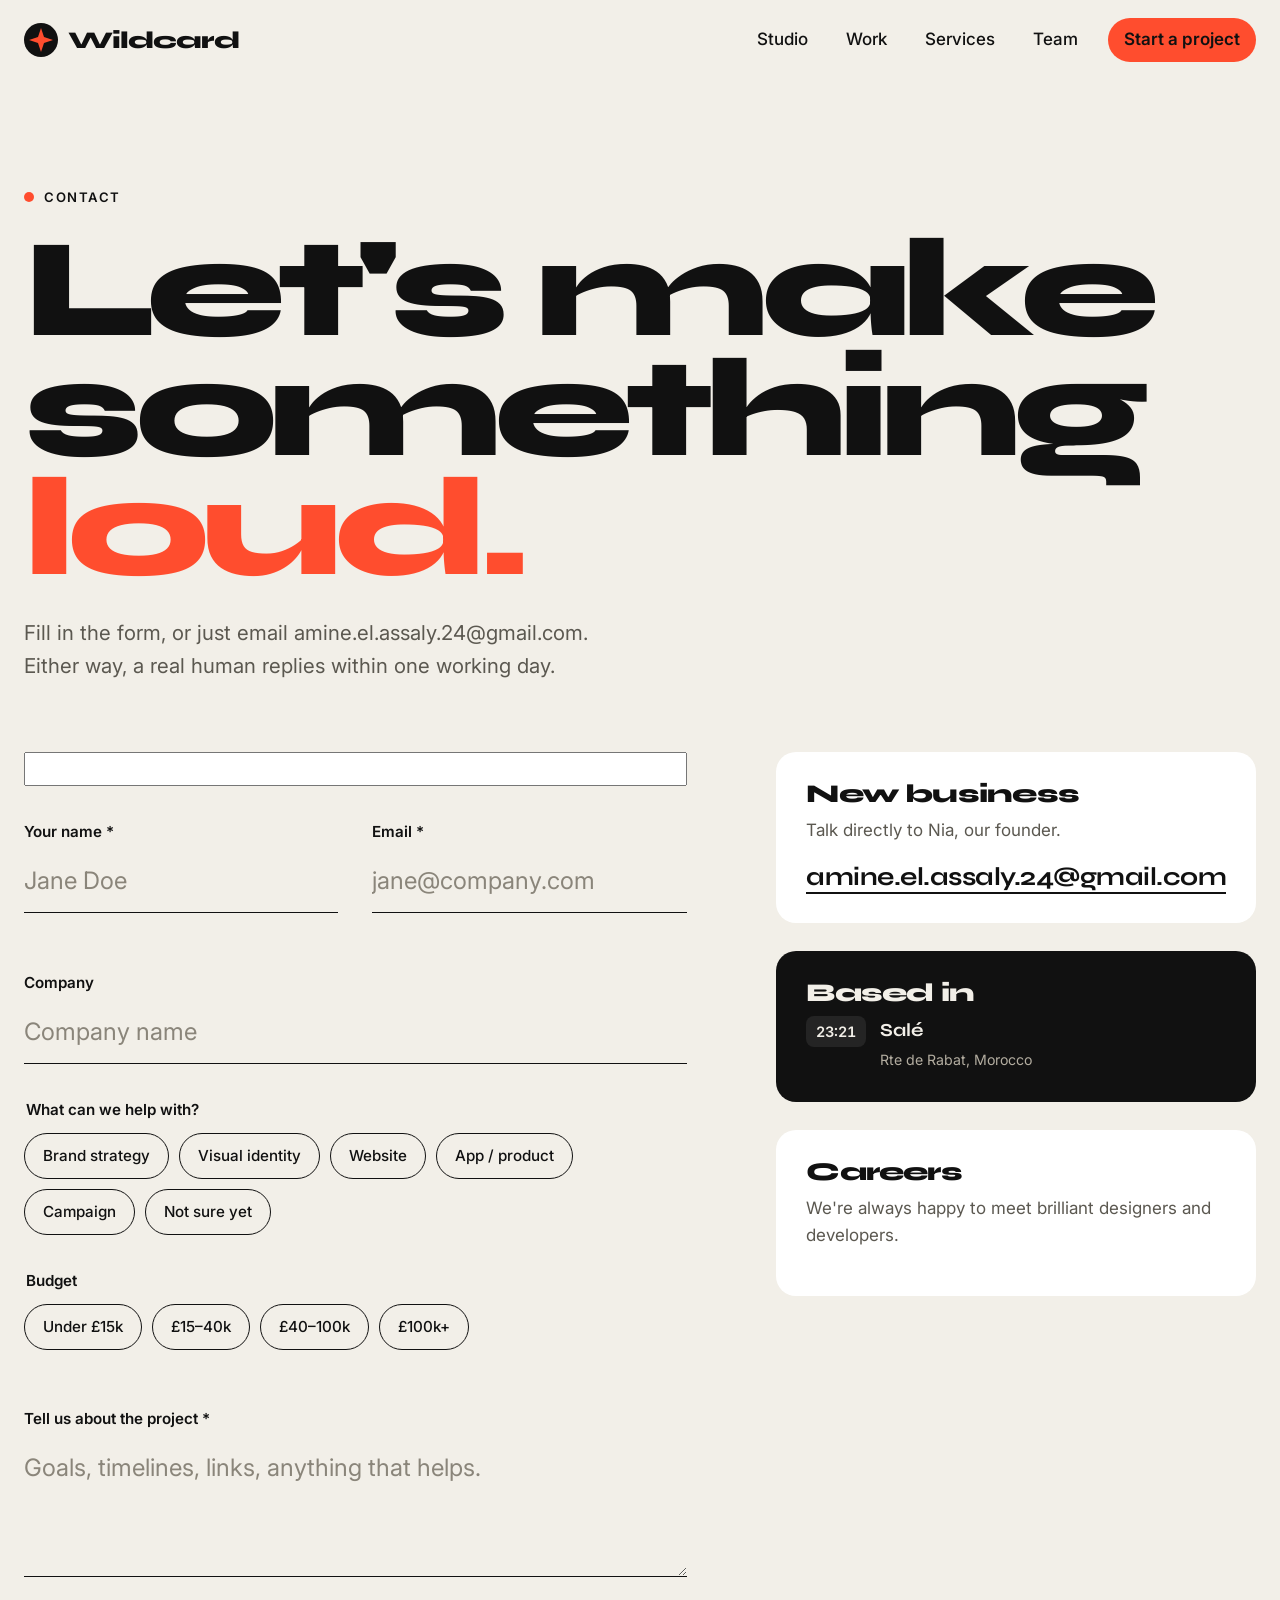
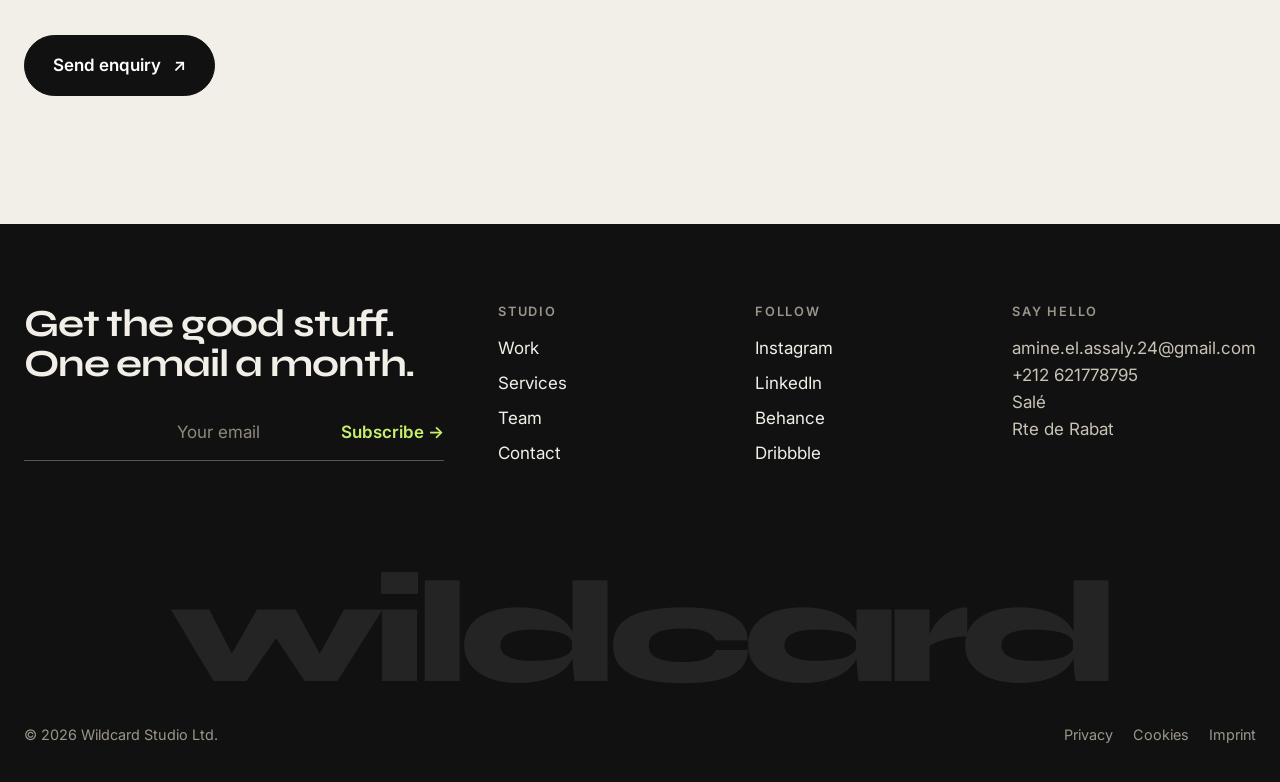
==== commit d3359e6e: "Update contact details and descriptions in HTML" ====
--- a/agency/contact.html
+++ b/agency/contact.html
@@ -4,9 +4,9 @@
   <meta charset="utf-8">
   <meta name="viewport" content="width=device-width, initial-scale=1">
   <title>Contact — Wildcard creative studio</title>
-  <meta name="description" content="Start a project with Wildcard. Tell us about your brand, website or campaign and we'll reply within one working day. Studios in London and Lisbon.">
+  <meta name="description" content="Start a project with Wildcard. Tell us about your brand, website or campaign and we'll reply within one working day. Based in Salé, Morocco.">
   <meta property="og:title" content="Contact — Wildcard creative studio">
-  <meta property="og:description" content="Start a project with Wildcard. Tell us about your brand, website or campaign and we'll reply within one working day. Studios in London and Lisbon.">
+  <meta property="og:description" content="Start a project with Wildcard. Tell us about your brand, website or campaign and we'll reply within one working day. Based in Salé, Morocco.">
   <meta property="og:type" content="website">
   <meta property="og:image" content="assets/img/og-image.svg">
   <meta name="theme-color" content="#111111">
@@ -37,21 +37,22 @@
     <section class="page-hero container" aria-labelledby="page-title">
       <span class="label">Contact</span>
       <h1 id="page-title" data-zt="heading">Let's make something <em style="font-style:normal;color:var(--brand)">loud.</em></h1>
-      <p>Fill in the form, or just email  . Either way, a real human replies within one working day.</p>
+      <p>Fill in the form, or just email <a href="mailto:amine.el.assaly.24@gmail.com">amine.el.assaly.24@gmail.com</a>. Either way, a real human replies within one working day.</p>
     </section>
 
     <section class="container" style="padding-bottom:clamp(80px,10vw,140px)" aria-label="Project enquiry">
       <div class="contact-grid">
-        <!-- Wire this form: set action to your Formspree endpoint (https://formspree.io/f/xxxx)
-             or add name="contact" data-netlify="true" when deploying on Netlify, then remove data-demo-contact. -->
-        <form class="form" action="#" method="post" data-demo-contact novalidate>
+        <form class="form" id="contact-form" action="https://formspree.io/f/mwllpdva" method="POST">
+          <input type="hidden" name="_subject" value="New project enquiry — Wildcard">
+          <input type="hidden" name="form_type" value="project_enquiry">
+          <input class="honeypot" type="text" name="_gotcha" tabindex="-1" autocomplete="off" aria-hidden="true">
           <div class="two">
             <div class="field"><label for="c-name">Your name *</label><input id="c-name" name="name" autocomplete="name" placeholder="Jane Doe" required><span class="error" aria-live="polite"></span></div>
             <div class="field"><label for="c-email">Email *</label><input id="c-email" name="email" type="email" autocomplete="email" placeholder="jane@company.com" required><span class="error" aria-live="polite"></span></div>
           </div>
           <div class="field"><label for="c-company">Company</label><input id="c-company" name="company" autocomplete="organization" placeholder="Company name"></div>
           <fieldset class="field"><legend>What can we help with?</legend><div class="chips"><label><input type="checkbox" name="services" value="Brand strategy"><span>Brand strategy</span></label><label><input type="checkbox" name="services" value="Visual identity"><span>Visual identity</span></label><label><input type="checkbox" name="services" value="Website"><span>Website</span></label><label><input type="checkbox" name="services" value="App / product"><span>App / product</span></label><label><input type="checkbox" name="services" value="Campaign"><span>Campaign</span></label><label><input type="checkbox" name="services" value="Not sure yet"><span>Not sure yet</span></label></div></fieldset>
-          <fieldset class="field"><legend>Budget</legend><div class="chips"><label><input type="radio" name="budget" value="Under £15k" required><span>Under £15k</span></label><label><input type="radio" name="budget" value="£15–40k"><span>£15–40k</span></label><label><input type="radio" name="budget" value="£40–100k"><span>£40–100k</span></label><label><input type="radio" name="budget" value="£100k+"><span>£100k+</span></label></div></fieldset>
+          <fieldset class="field"><legend>Budget</legend><div class="chips"><label><input type="radio" name="budget" value="Under £15k" required><span>Under £15k</span></label><label><input type="radio" name="budget" value="£15–40k"><span>£15–40k</span></label><label><input type="radio" name="budget" value="£40–100k"><span>£40–100k</span></label><label><input type="radio" name="budget" value="£100k+"><span>£100k+</span></label></div><span class="error" aria-live="polite"></span></fieldset>
           <div class="field"><label for="c-msg">Tell us about the project *</label><textarea id="c-msg" name="message" placeholder="Goals, timelines, links, anything that helps." required></textarea><span class="error" aria-live="polite"></span></div>
           <div><button class="btn btn-dark" type="submit">Send enquiry <span class="arrow">&nearr;</span></button></div>
           <p class="form-status" role="status" aria-live="polite"></p>
@@ -61,18 +62,17 @@
           <div class="aside-card">
             <h2>New business</h2>
             <p>Talk directly to Nia, our founder.</p>
-            <a class="big-link" href="mailto:amine.el.assaly.24@gmail.com">hello@wildcard.example</a>
+            <a class="big-link" href="mailto:amine.el.assaly.24@gmail.com">amine.el.assaly.24@gmail.com</a>
           </div>
           <div class="aside-card dark">
-            <h2>Studios</h2>
+            <h2>Based in</h2>
             <div class="offices">
-              <div><time data-tz="Europe/London">09:00</time><b>London</b><small>12 Canal Yard, E2 8AA</small></div>
-              <div><time data-tz="Europe/Lisbon">09:00</time><b>Lisbon</b><small>Rua das Flores 48, 1200-195</small></div>
+              <div><time data-tz="Africa/Casablanca">09:00</time><b>Salé</b><small>Rte de Rabat, Morocco</small></div>
             </div>
           </div>
           <div class="aside-card">
             <h2>Careers</h2>
-            <p>We're always happy to meet brilliant designers and developers. Send your portfolio to jobs@wildcard.example.</p>
+            <p>We're always happy to meet brilliant designers and developers.</p>
           </div>
         </aside>
       </div>
@@ -83,9 +83,11 @@
       <div class="footer-grid">
         <div>
           <h2>Get the good stuff.<br>One email a month.</h2>
-          <!-- Wire this form: point action at Formspree (https://formspree.io/f/xxxx) or add data-netlify="true" on Netlify. -->
-          <form class="newsletter" action="#" method="post" data-demo-form novalidate>
+          <form class="newsletter" action="https://formspree.io/f/mwllpdva" method="POST">
             <label class="visually-hidden" for="nl-email">Email address</label>
+            <input type="hidden" name="_subject" value="Newsletter subscription — Wildcard">
+            <input type="hidden" name="form_type" value="newsletter">
+            <input class="honeypot" type="text" name="_gotcha" tabindex="-1" autocomplete="off" aria-hidden="true">
             <input id="nl-email" type="email" name="email" placeholder="Your email" autocomplete="email" required>
             <button type="submit">Subscribe &rarr;</button>
           </form>
@@ -101,7 +103,7 @@
         </div>
         <div>
           <h3>Say hello</h3>
-         <address>amine.el.assaly.24@gemail.com<br> +212 613350256 <br>Rte de Rabat<br><br>sale</address>
+            <address>amine.el.assaly.24@gmail.com<br> +212 621778795 <br> Salé <br> Rte de Rabat <br></address>
         </div>
       </div>
       <div class="footer-word" aria-hidden="true">wildcard</div>
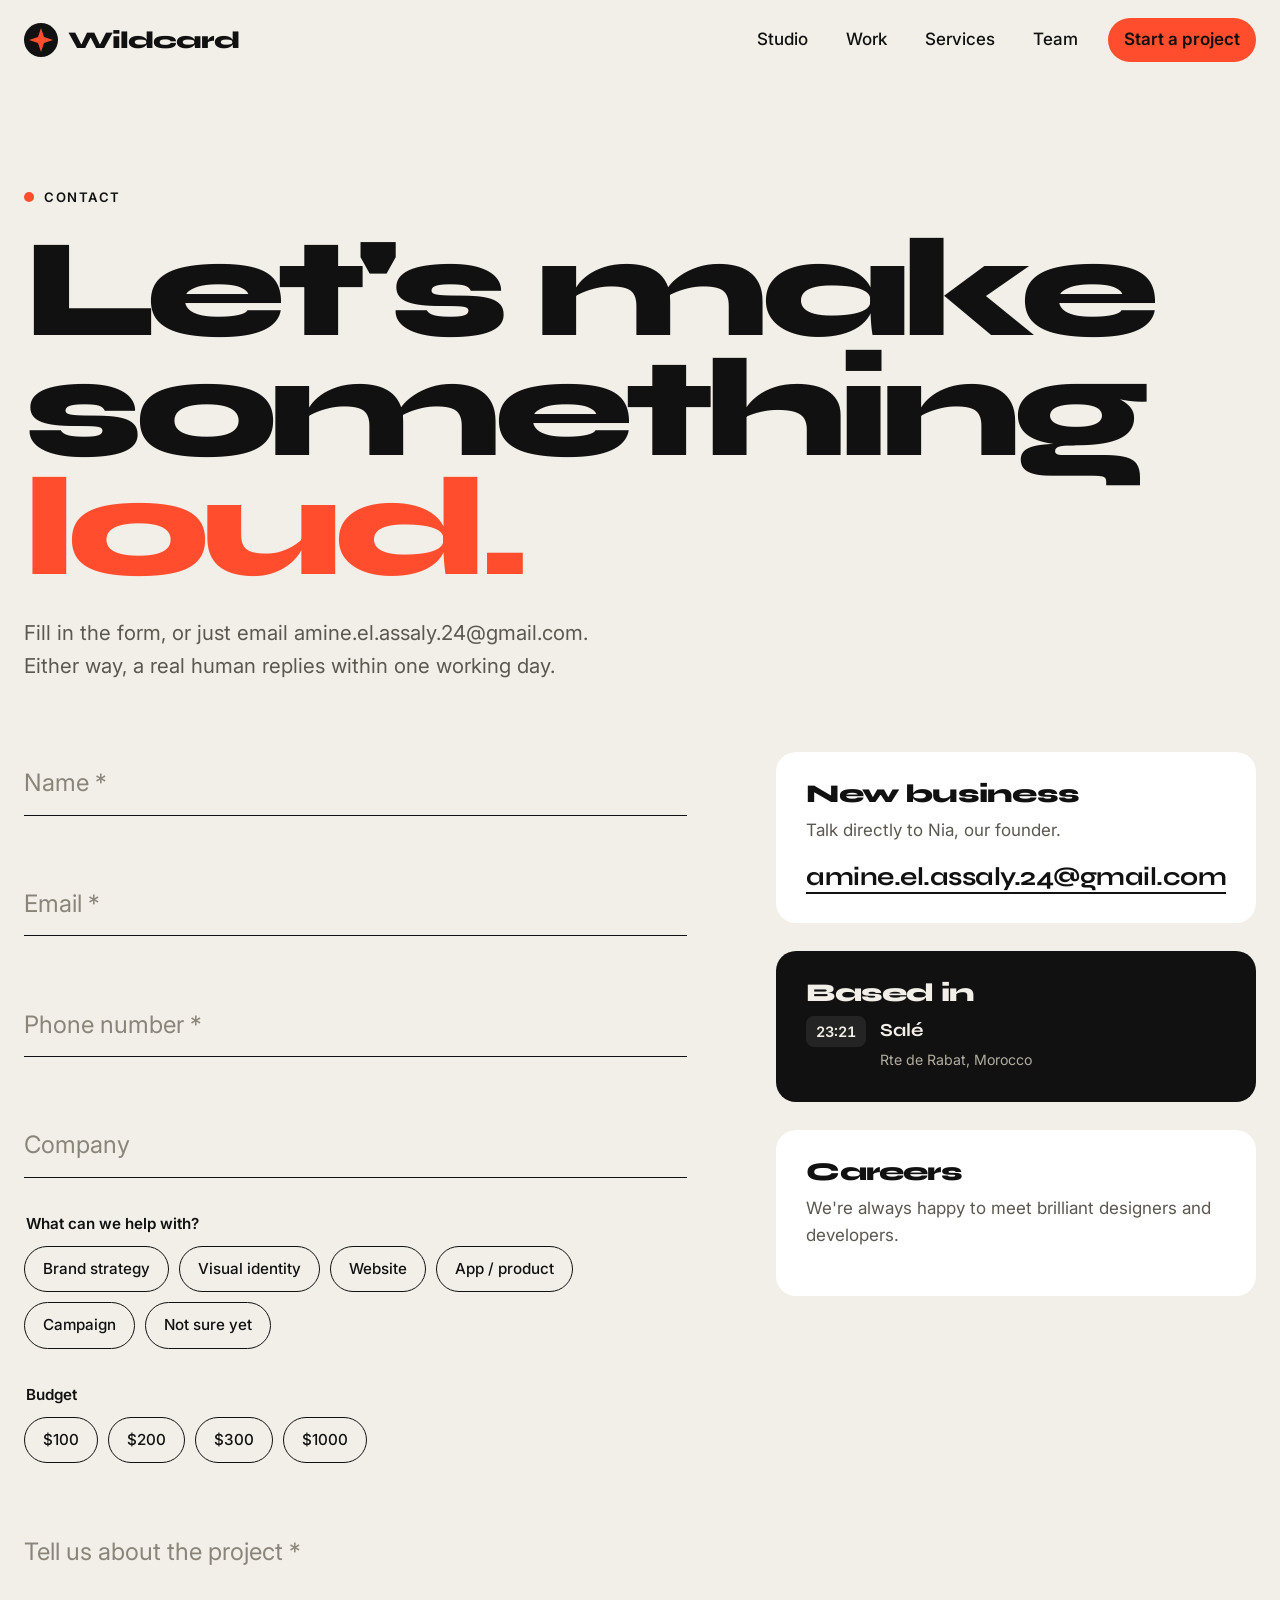
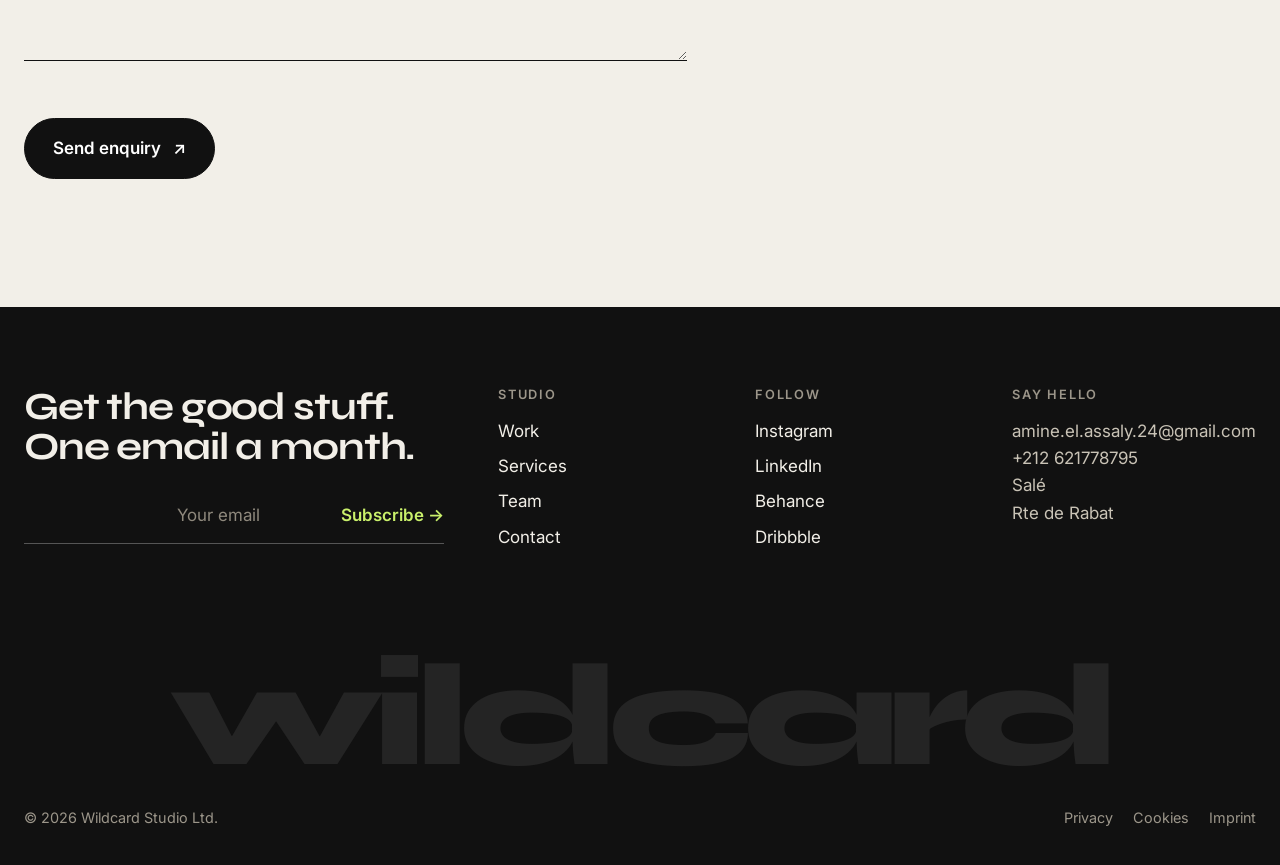
==== commit 97acdcee: "connetion to formspree" ====
--- a/agency/contact.html
+++ b/agency/contact.html
@@ -42,18 +42,17 @@
 
     <section class="container" style="padding-bottom:clamp(80px,10vw,140px)" aria-label="Project enquiry">
       <div class="contact-grid">
-        <form class="form" id="contact-form" action="https://formspree.io/f/mwllpdva" method="POST">
-          <input type="hidden" name="_subject" value="New project enquiry — Wildcard">
+                <form class="form" id="contact-form" action="https://formspree.io/f/mwllpdva" method="POST">
+        <!--   <input type="hidden" name="_subject" value="New project enquiry — Wildcard">
           <input type="hidden" name="form_type" value="project_enquiry">
-          <input class="honeypot" type="text" name="_gotcha" tabindex="-1" autocomplete="off" aria-hidden="true">
-          <div class="two">
-            <div class="field"><label for="c-name">Your name *</label><input id="c-name" name="name" autocomplete="name" placeholder="Jane Doe" required><span class="error" aria-live="polite"></span></div>
-            <div class="field"><label for="c-email">Email *</label><input id="c-email" name="email" type="email" autocomplete="email" placeholder="jane@company.com" required><span class="error" aria-live="polite"></span></div>
-          </div>
-          <div class="field"><label for="c-company">Company</label><input id="c-company" name="company" autocomplete="organization" placeholder="Company name"></div>
+          <input class="honeypot" type="text" name="_gotcha" tabindex="-1" autocomplete="off" aria-hidden="true">-->
+          <div class="field"><input id="c-name" name="name" autocomplete="name" placeholder="Name *" required><span class="error" aria-live="polite"></span></div>
+          <div class="field"><input id="c-email" name="email" type="email" autocomplete="email" placeholder="Email *" required><span class="error" aria-live="polite"></span></div>
+          <div class="field"><input id="c-phone" name="phone" type="tel" autocomplete="tel" placeholder="Phone number *" required><span class="error" aria-live="polite"></span></div>
+          <div class="field"><input id="c-company" name="company" autocomplete="organization" placeholder="Company"></div>
           <fieldset class="field"><legend>What can we help with?</legend><div class="chips"><label><input type="checkbox" name="services" value="Brand strategy"><span>Brand strategy</span></label><label><input type="checkbox" name="services" value="Visual identity"><span>Visual identity</span></label><label><input type="checkbox" name="services" value="Website"><span>Website</span></label><label><input type="checkbox" name="services" value="App / product"><span>App / product</span></label><label><input type="checkbox" name="services" value="Campaign"><span>Campaign</span></label><label><input type="checkbox" name="services" value="Not sure yet"><span>Not sure yet</span></label></div></fieldset>
-          <fieldset class="field"><legend>Budget</legend><div class="chips"><label><input type="radio" name="budget" value="Under £15k" required><span>Under £15k</span></label><label><input type="radio" name="budget" value="£15–40k"><span>£15–40k</span></label><label><input type="radio" name="budget" value="£40–100k"><span>£40–100k</span></label><label><input type="radio" name="budget" value="£100k+"><span>£100k+</span></label></div><span class="error" aria-live="polite"></span></fieldset>
-          <div class="field"><label for="c-msg">Tell us about the project *</label><textarea id="c-msg" name="message" placeholder="Goals, timelines, links, anything that helps." required></textarea><span class="error" aria-live="polite"></span></div>
+          <fieldset class="field"><legend>Budget</legend><div class="chips"><label><input type="radio" name="budget" value="$100" required><span>$100</span></label><label><input type="radio" name="budget" value="$200"><span>$200</span></label><label><input type="radio" name="budget" value="$300"><span>$300</span></label><label><input type="radio" name="budget" value="$1000"><span>$1000</span></label></div><span class="error" aria-live="polite"></span></fieldset>
+          <div class="field"><textarea id="c-msg" name="message" placeholder="Tell us about the project *" required></textarea><span class="error" aria-live="polite"></span></div>
           <div><button class="btn btn-dark" type="submit">Send enquiry <span class="arrow">&nearr;</span></button></div>
           <p class="form-status" role="status" aria-live="polite"></p>
         </form>
--- a/agency/assets/css/style.css
+++ b/agency/assets/css/style.css
@@ -316,3 +316,19 @@
 .footer-grid h2 { font-weight: 700; letter-spacing: -.03em; }
 .cta h2 a::after { content: "\2197"; font-size: .45em; vertical-align: top; margin-left: .05em; display: inline-block; transition: transform .4s var(--ease); }
 .cta h2 a:hover::after { transform: translate(6px, -6px); }
+
+/* Enhanced mobile responsiveness */
+@media (max-width: 680px) {
+  .form { gap: 24px; }
+  .field input, .field textarea { font-size: 1.05rem; }
+  .chips { gap: 8px; }
+  .chips span { padding: 8px 14px; font-size: .9rem; }
+  .contact-grid { gap: clamp(40px, 8vw, 60px); }
+}
+
+@media (max-width: 420px) {
+  .btn { padding: 14px 22px; font-size: .95rem; }
+  .page-hero h1 { font-size: clamp(2.2rem, 12vw, 3.2rem); }
+  .section-top { flex-direction: column; align-items: flex-start; }
+  .marquee { margin: 40px -16px; }
+}
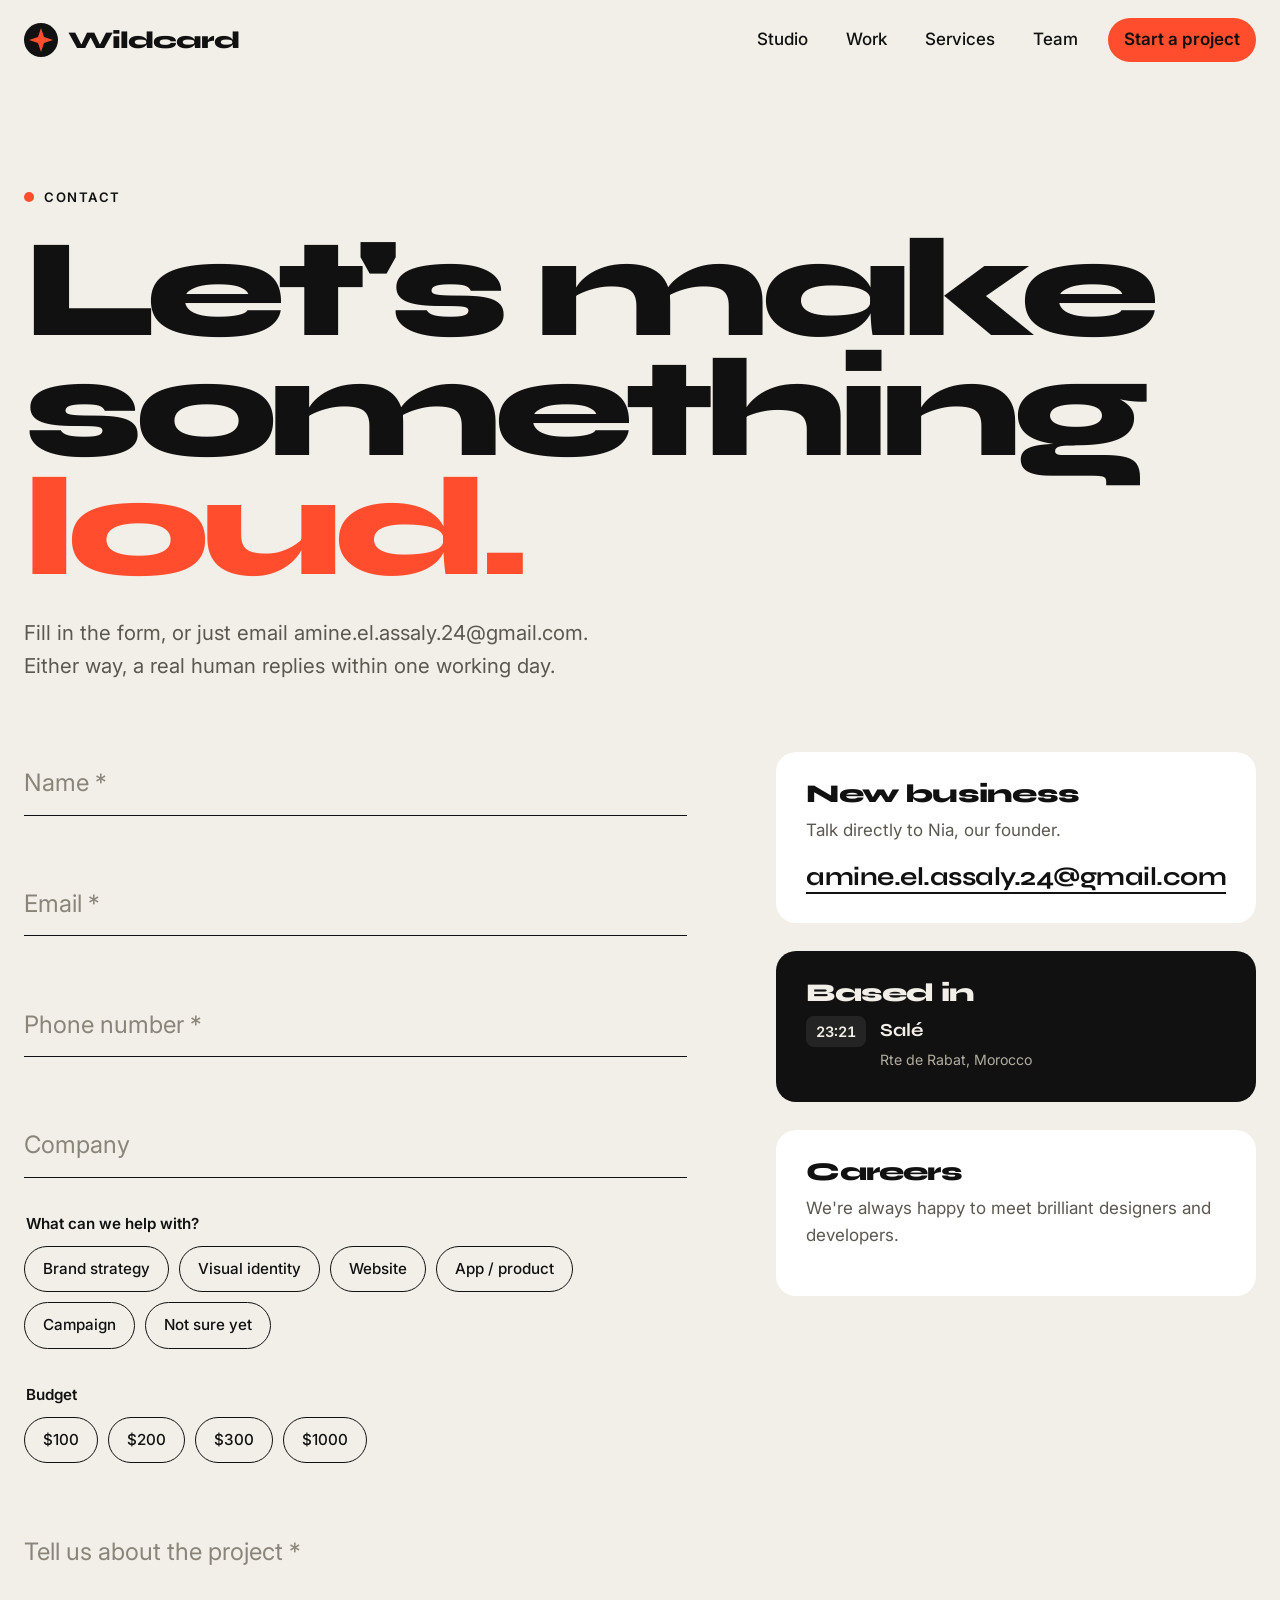
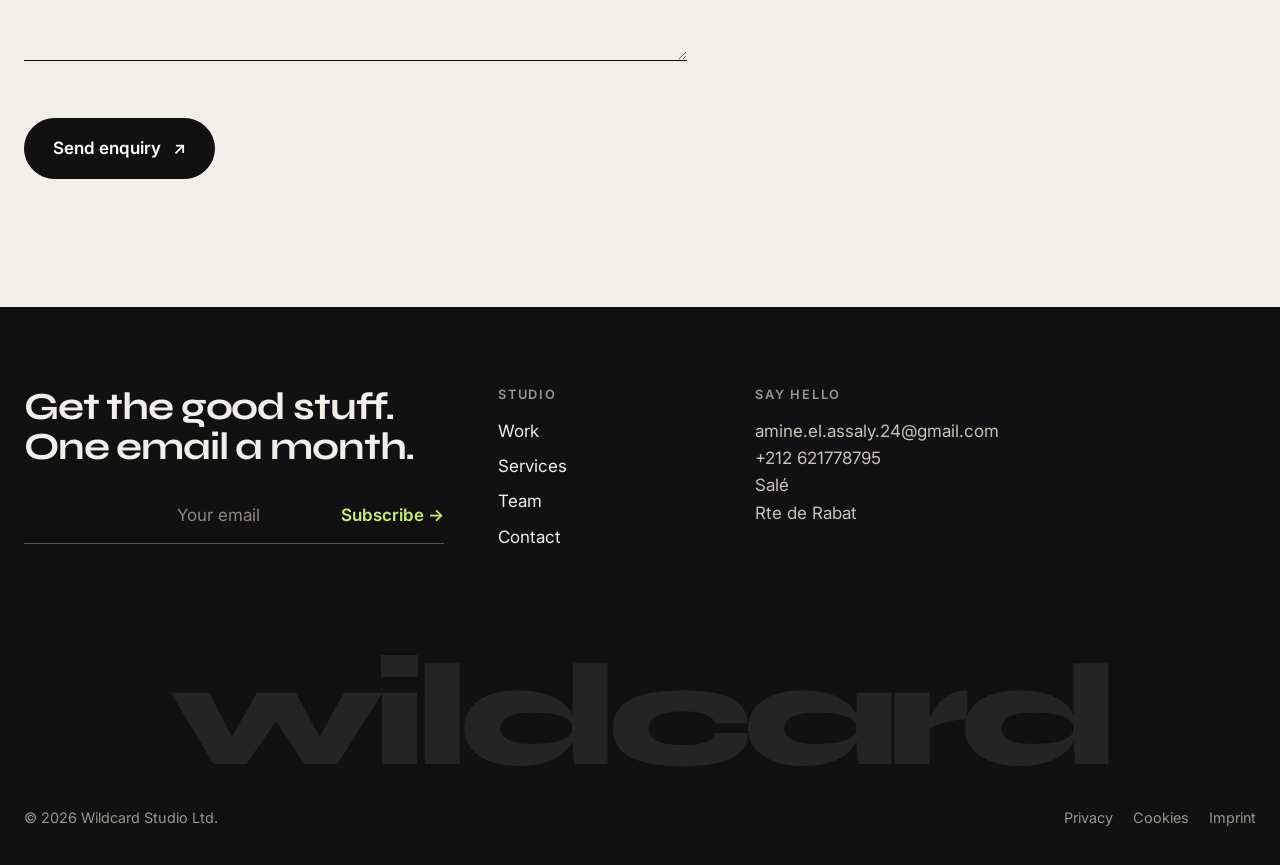
==== commit 13b043b2: "Update footer by removing 'Follow' section Removed the 'Follow' section from the footer and adjusted" ====
--- a/agency/contact.html
+++ b/agency/contact.html
@@ -77,7 +77,7 @@
       </div>
     </section>
   </main>
-  <footer class="site-footer">
+ <footer class="site-footer">
     <div class="container">
       <div class="footer-grid">
         <div>
@@ -96,13 +96,13 @@
           <h3>Studio</h3>
           <ul><li><a href="work.html">Work</a></li><li><a href="index.html#services">Services</a></li><li><a href="index.html#team">Team</a></li><li><a href="contact.html">Contact</a></li></ul>
         </div>
-        <div>
+        <!-- <div>
           <h3>Follow</h3>
           <ul><li><a href="#main">Instagram</a></li><li><a href="#main">LinkedIn</a></li><li><a href="#main">Behance</a></li><li><a href="#main">Dribbble</a></li></ul>
-        </div>
+        </div> -->
         <div>
           <h3>Say hello</h3>
-            <address>amine.el.assaly.24@gmail.com<br> +212 621778795 <br> Salé <br> Rte de Rabat <br></address>
+          <address>amine.el.assaly.24@gmail.com<br> +212 621778795 <br> Salé <br> Rte de Rabat</address>
         </div>
       </div>
       <div class="footer-word" aria-hidden="true">wildcard</div>
